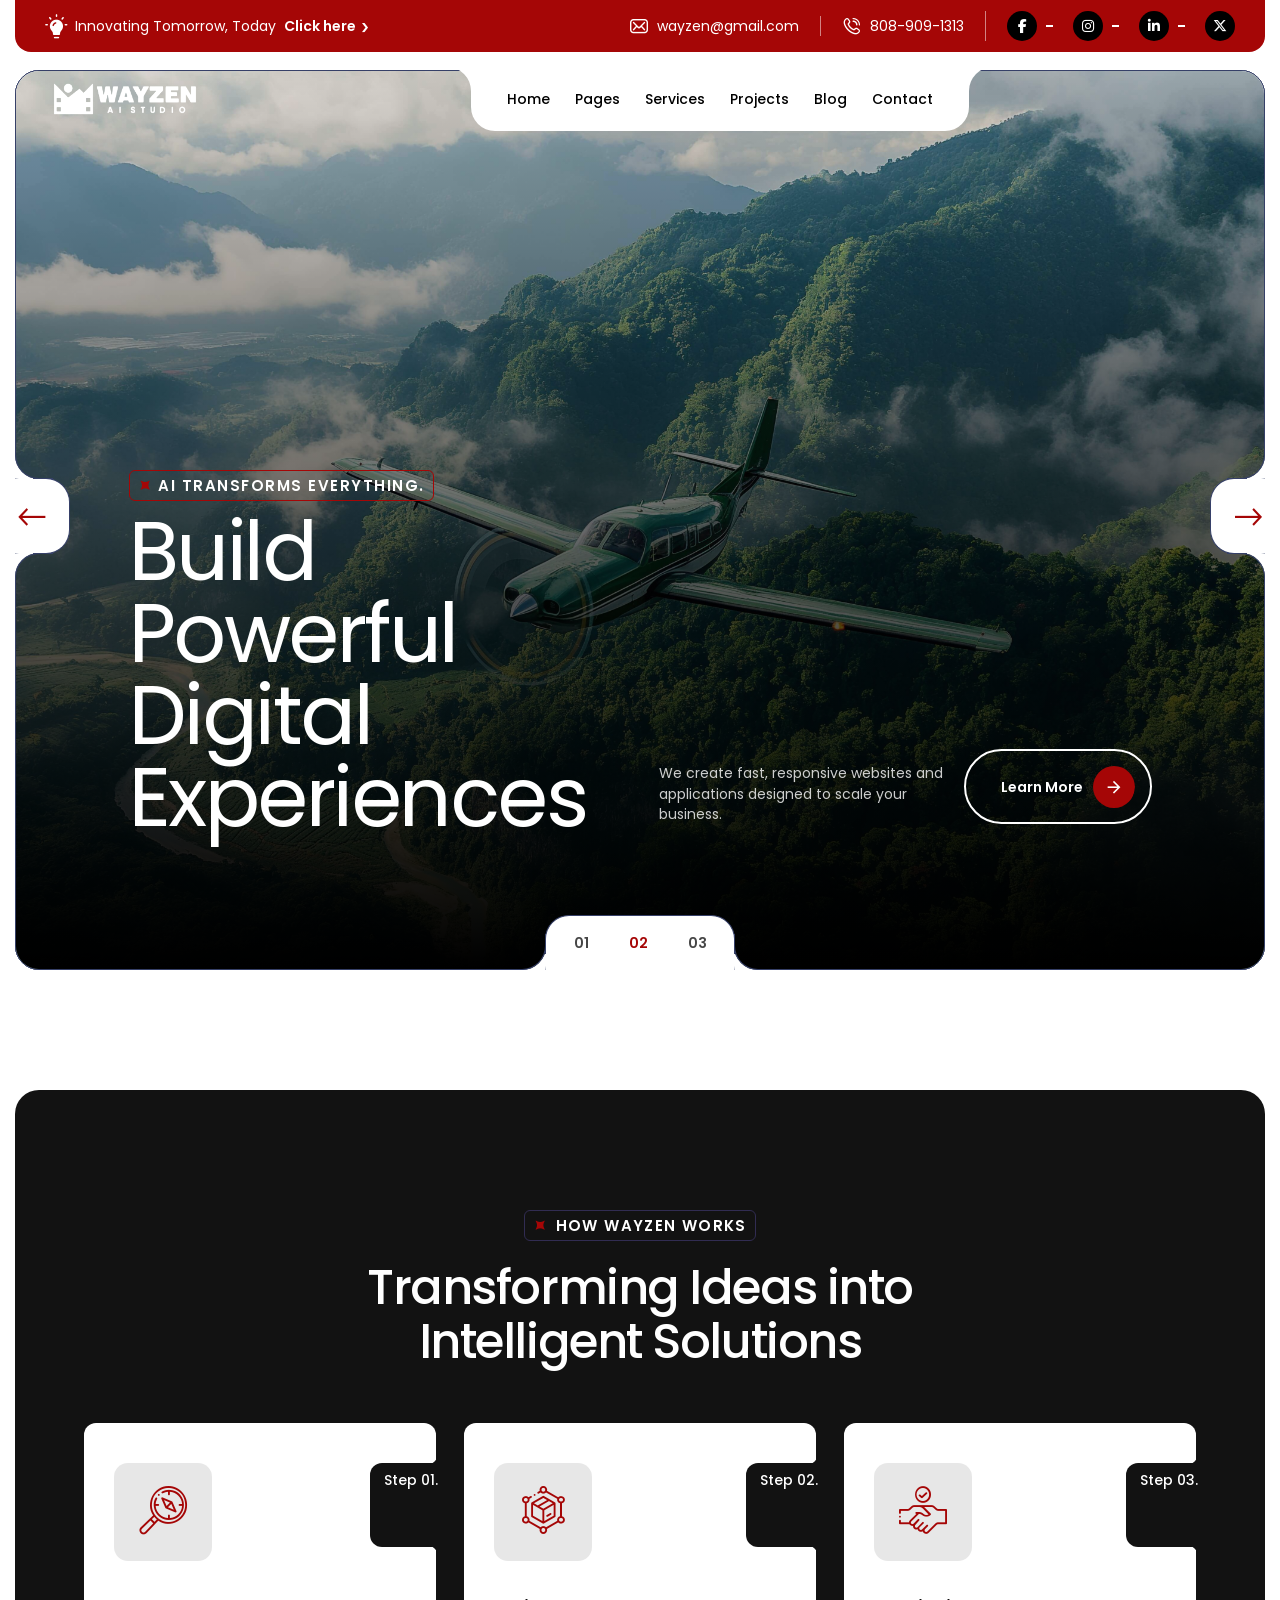
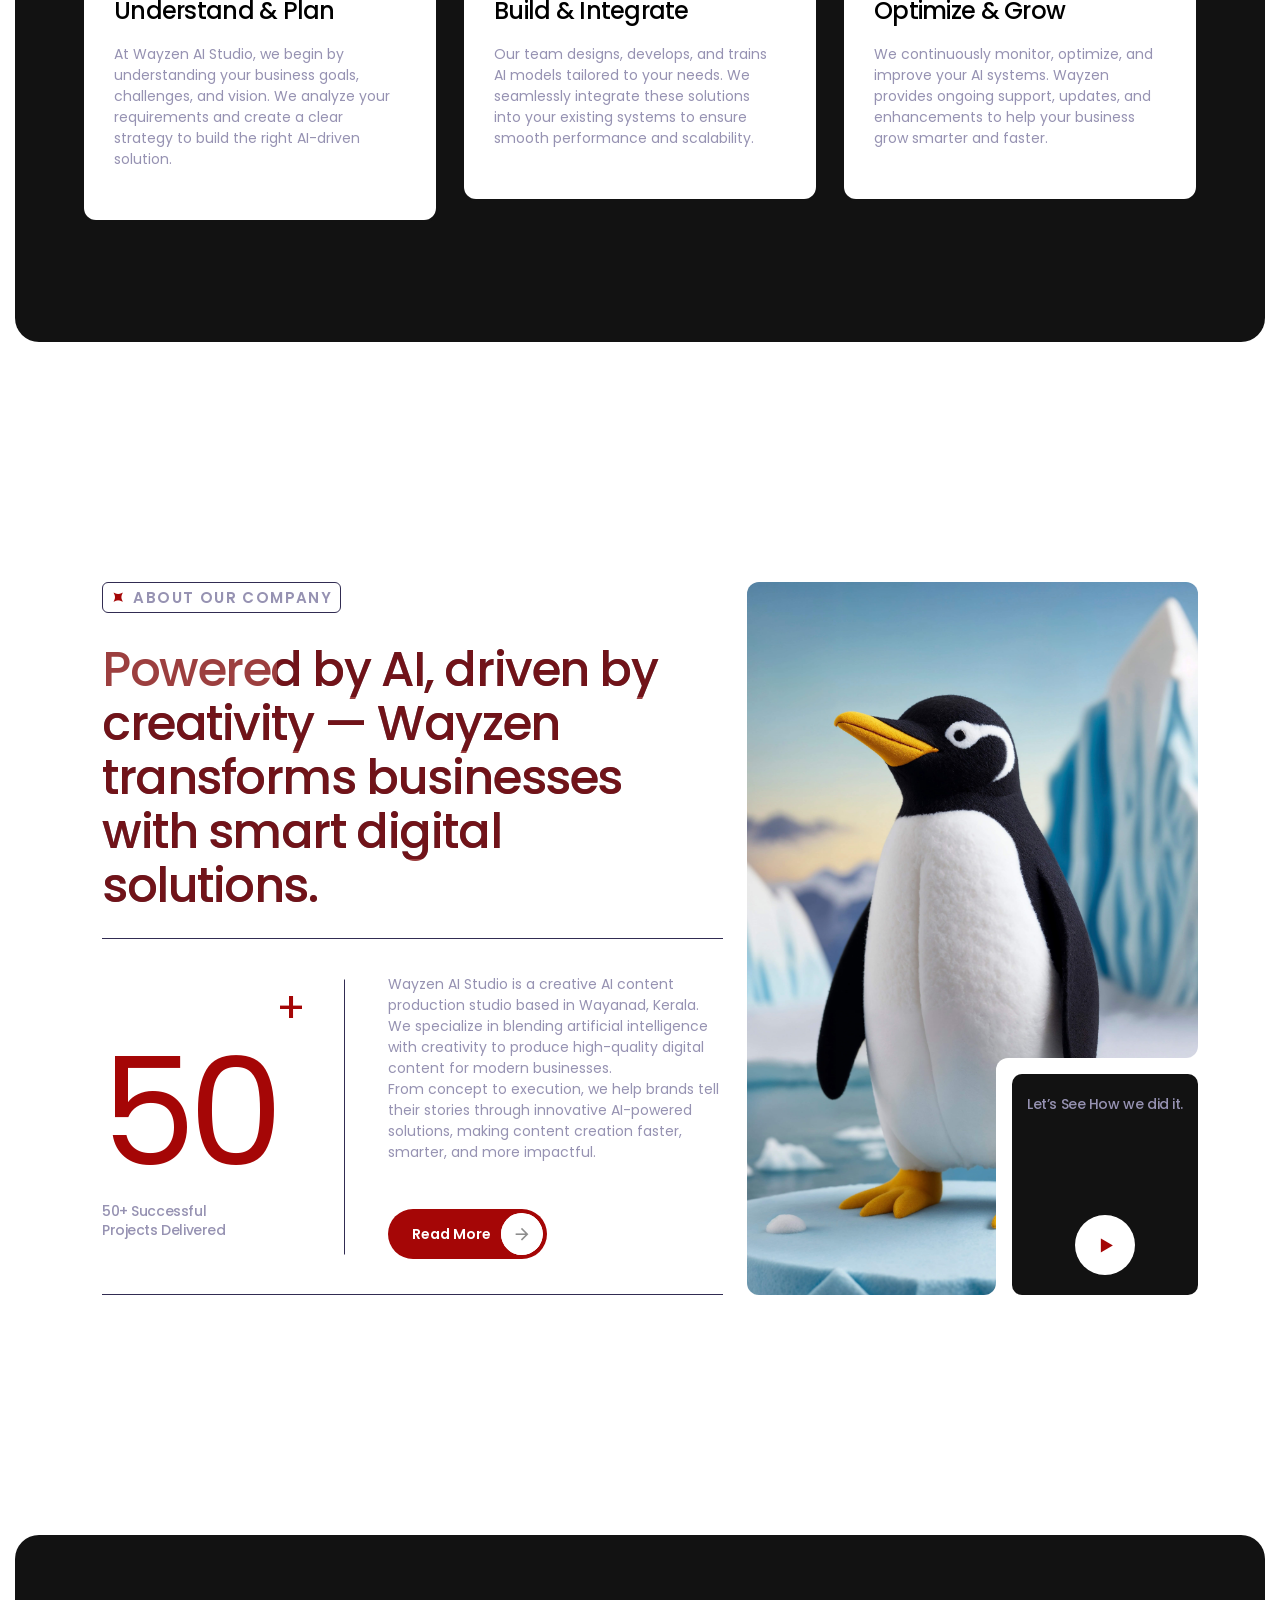
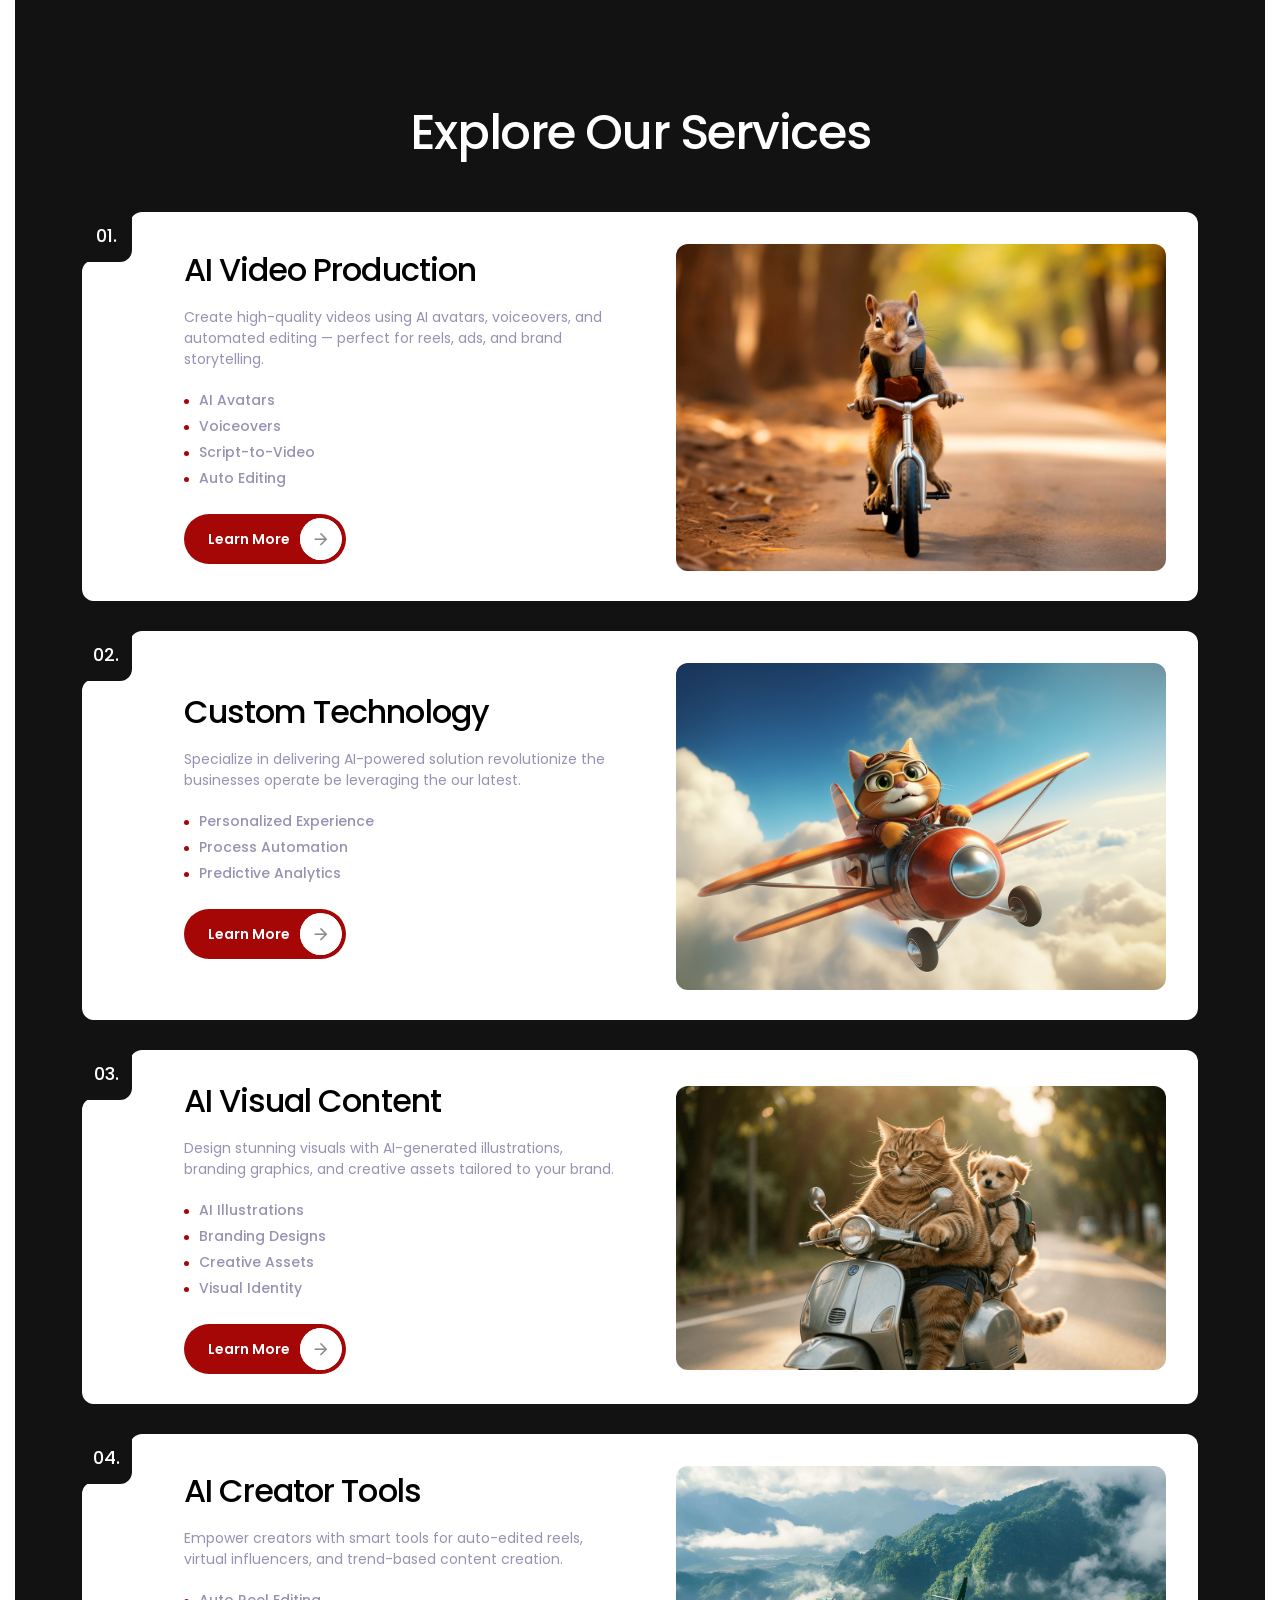
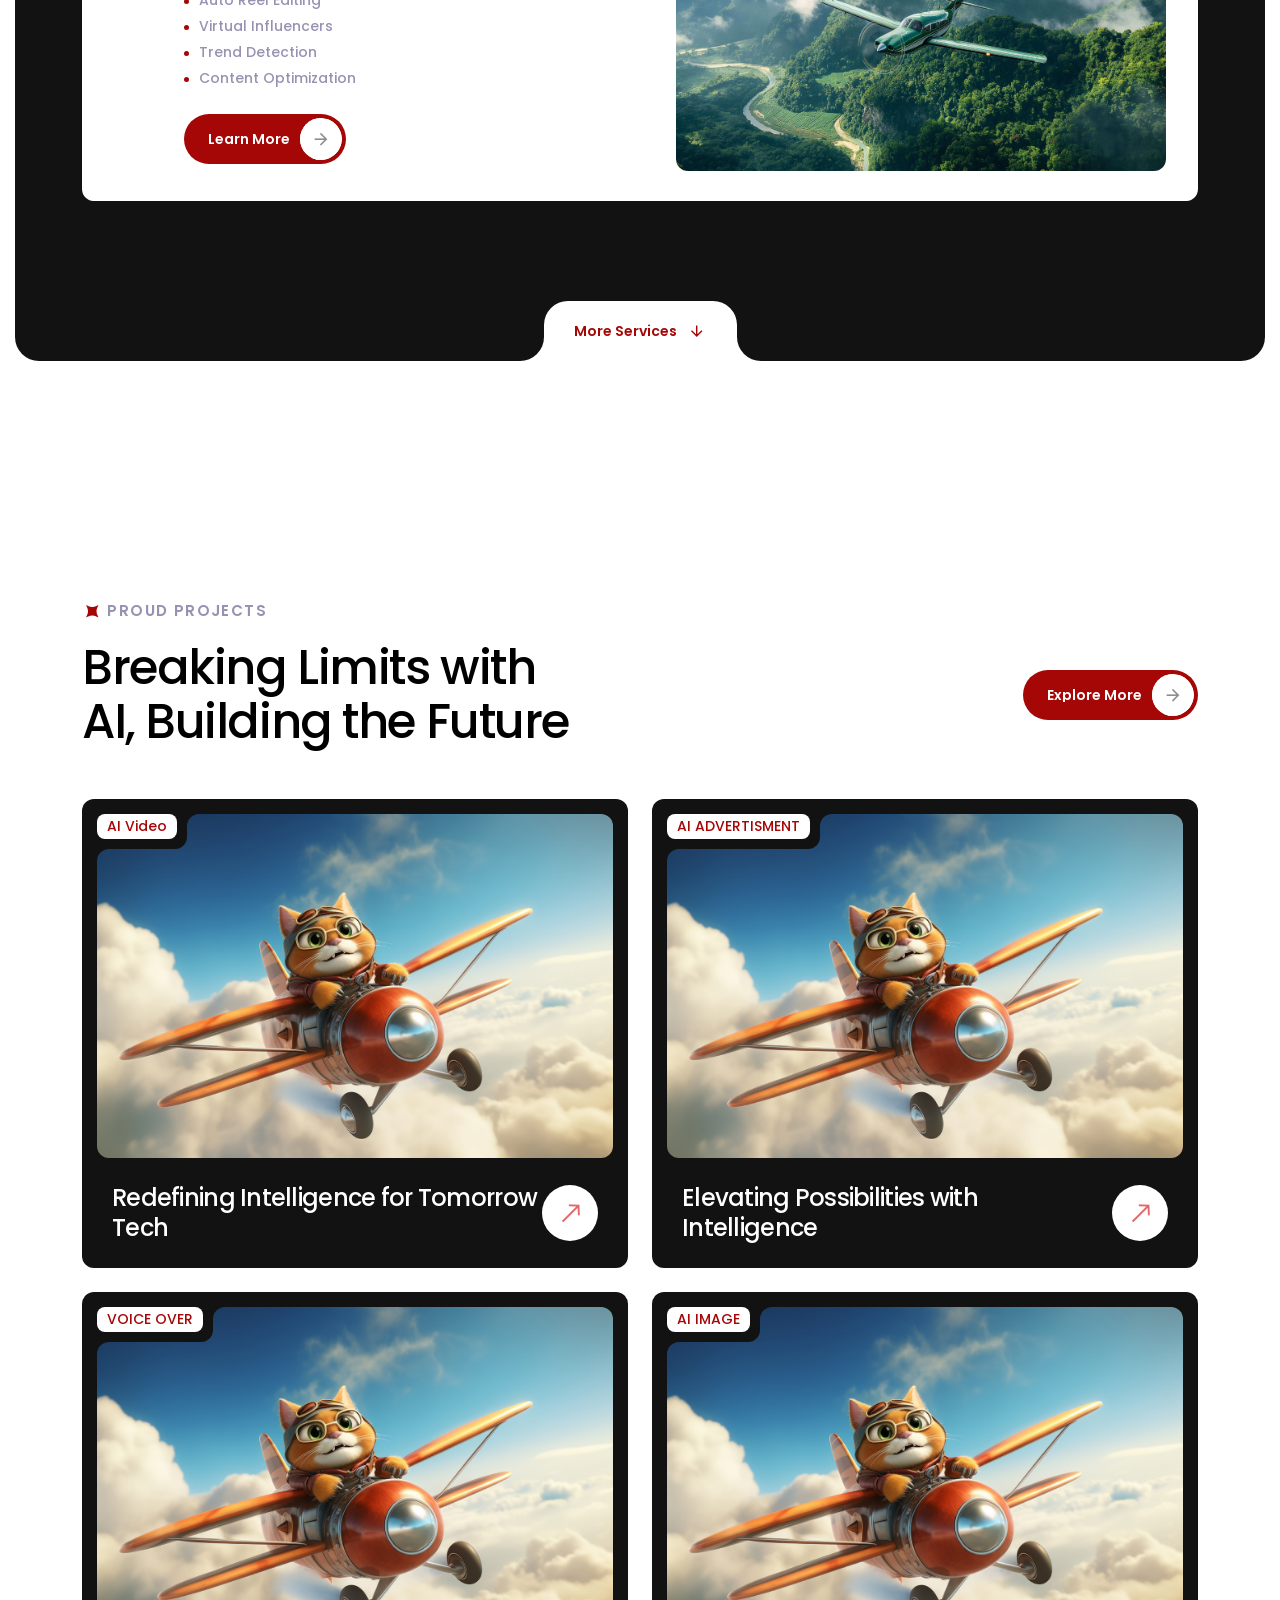
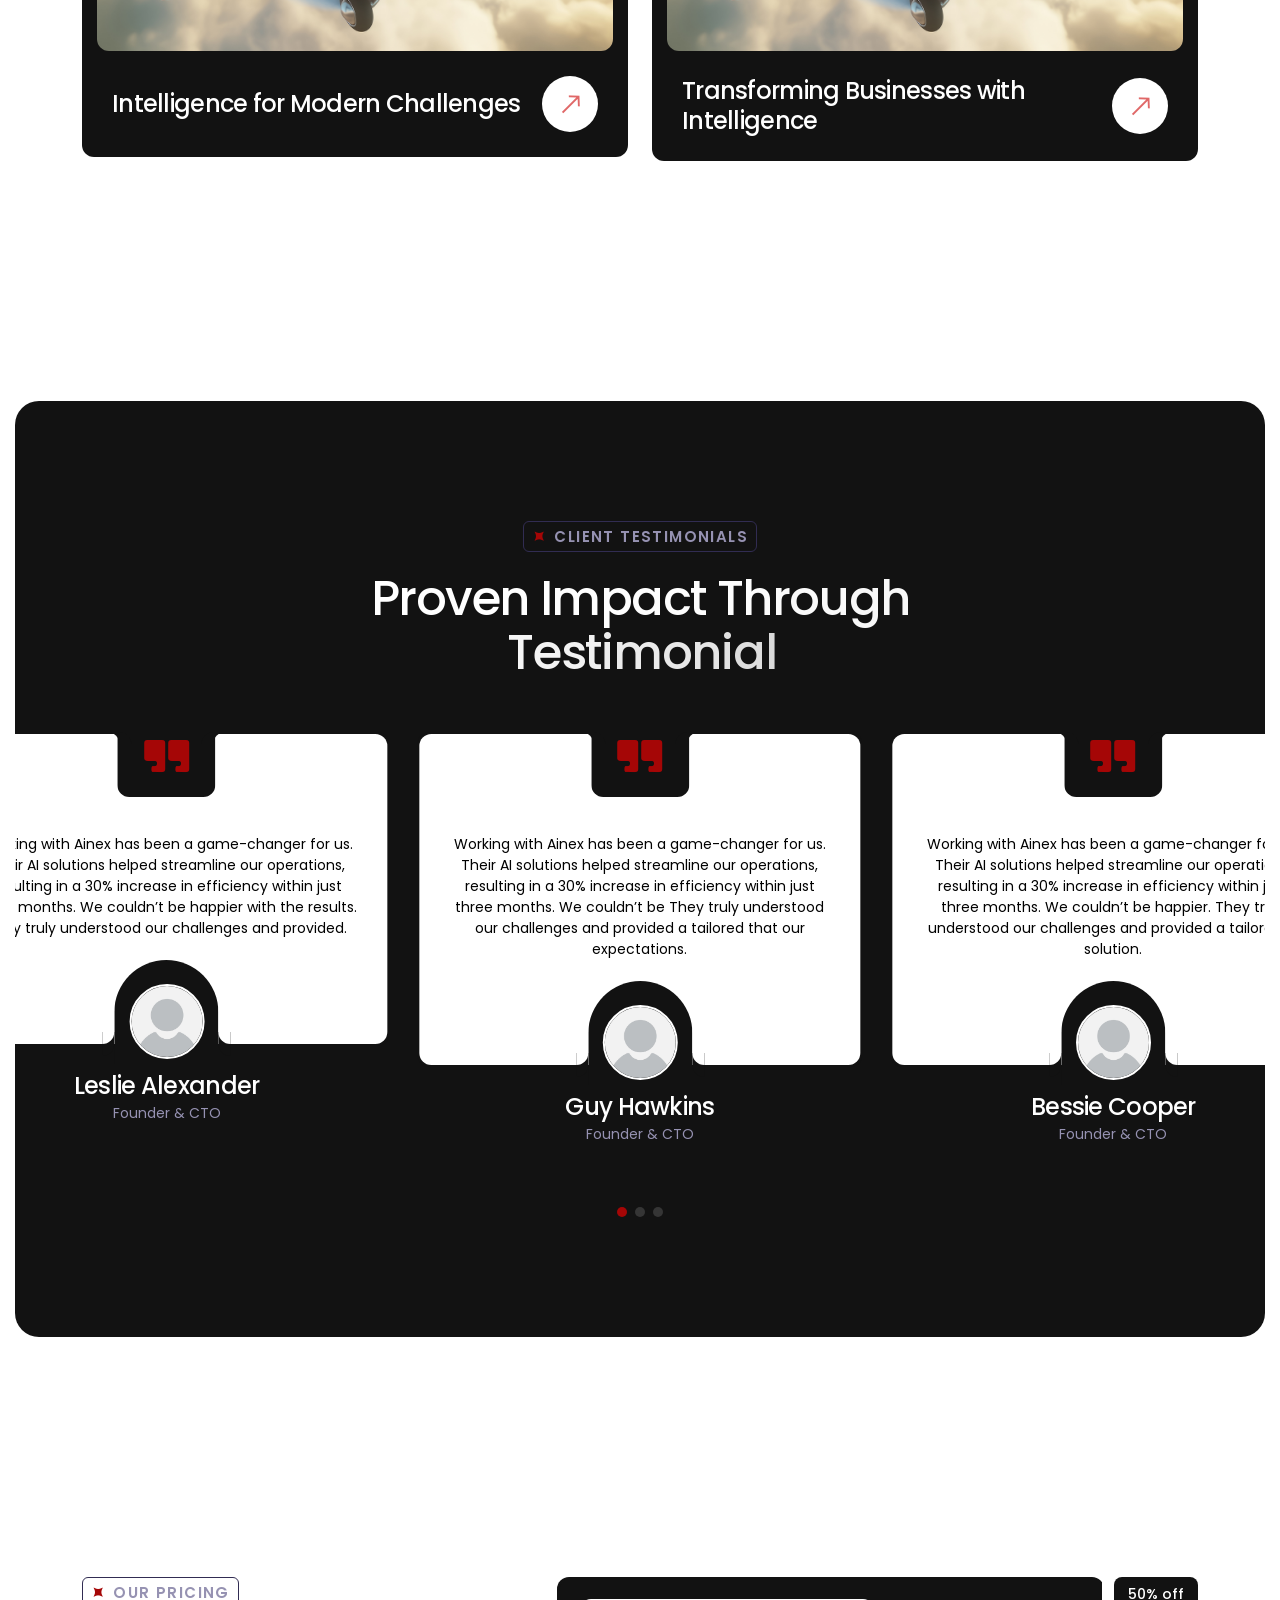
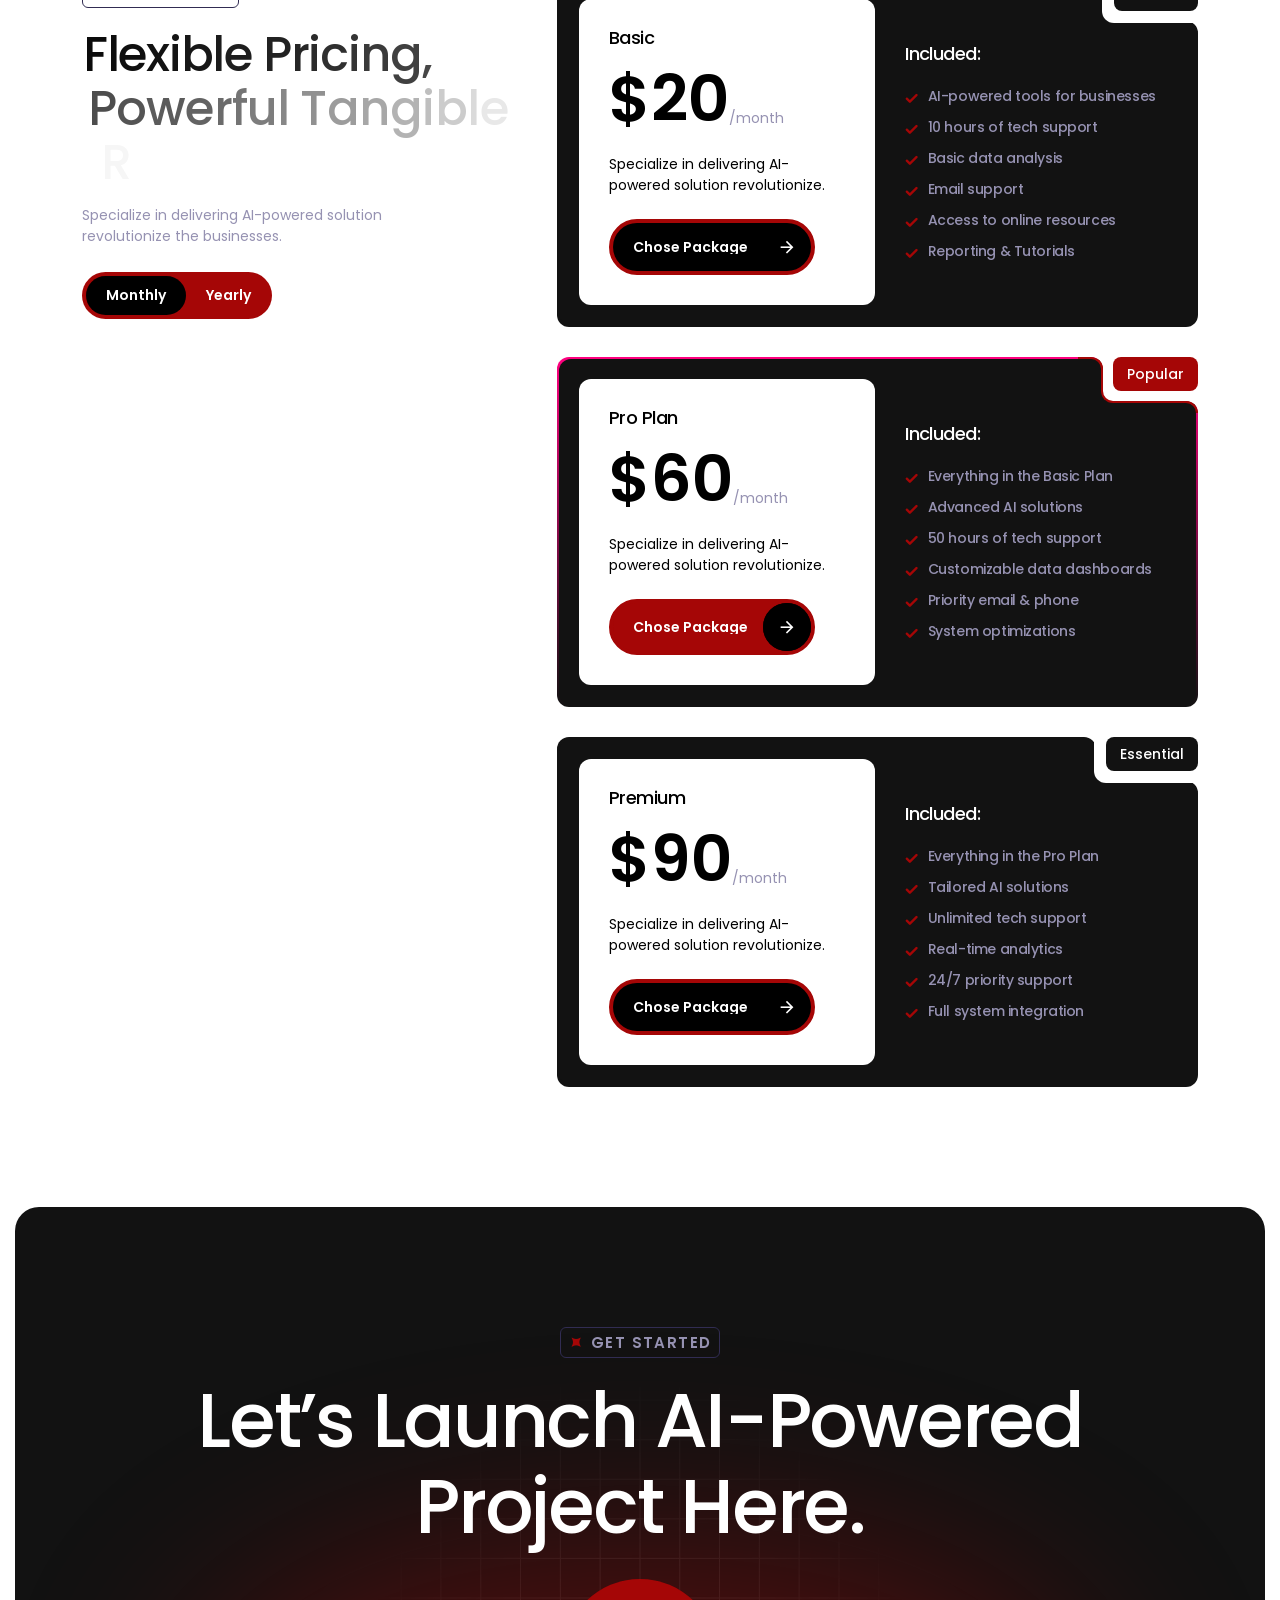
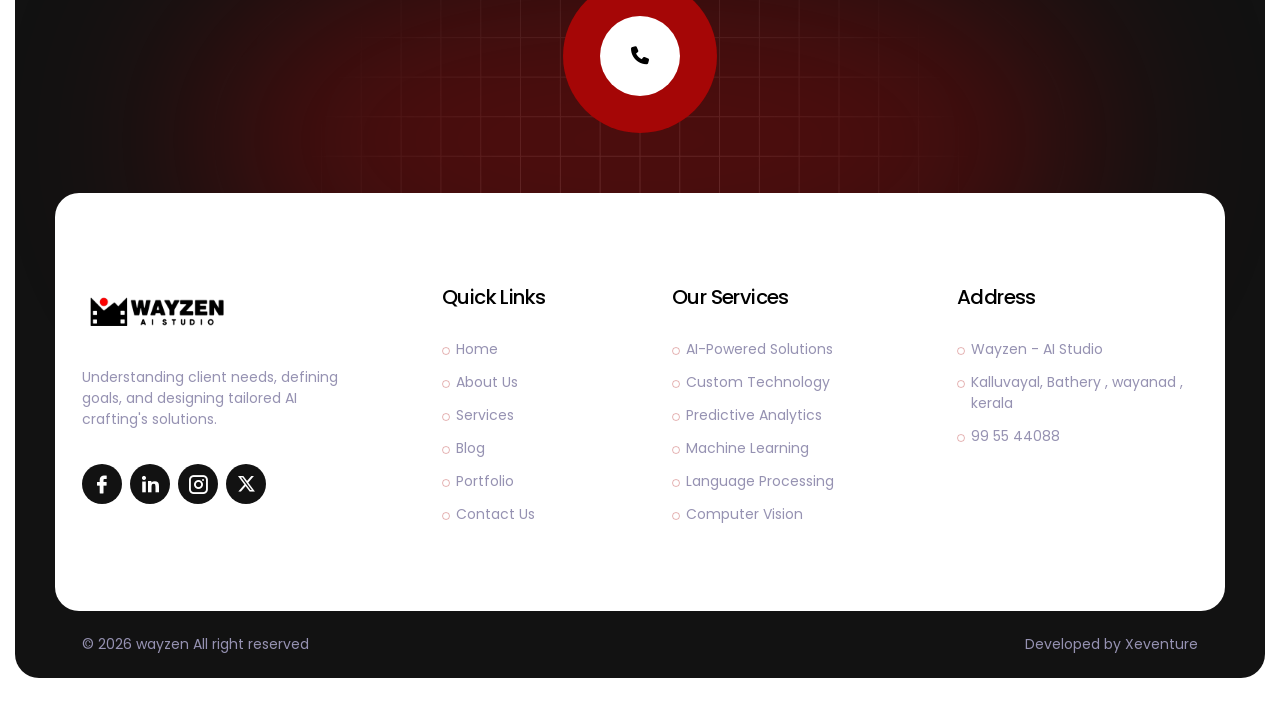
==== index.html @ 3f939047 "first commit" ====
<!doctype html>
<html class="no-js" lang="en">
  <head>
    <meta charset="utf-8" />
    <meta http-equiv="x-ua-compatible" content="ie=edge" />
    <meta name="viewport" content="width=device-width, initial-scale=1" />
    <meta name="description" content="" />

    <!-- Site Title -->
    <title>Wayzen - AI Production Studio</title>

    <link rel="shortcut icon" type="image/x-icon" href="images/logo/fav.png" />
    <link
      rel="stylesheet"
      href="https://cdnjs.cloudflare.com/ajax/libs/font-awesome/6.5.0/css/all.min.css"
    />
    <!-- CSS here -->
    <link rel="stylesheet" href="css/bootstrap.min.css" />
    <link rel="stylesheet" href="css/animate.min.css" />
    <link rel="stylesheet" href="css/ainex-icons.css" />
    <link rel="stylesheet" href="css/swiper.min.css" />
    <link rel="stylesheet" href="css/meanmenu.css" />
    <link rel="stylesheet" href="css/main.css" />
  </head>

  <body>
    <div class="body-overlay"></div>

 

    <!-- back to top start -->
    <div class="back-to-top-wrapper">
      <button id="back_to_top" type="button" class="back-to-top-btn">
        <span><i class="tji-rocket"></i></span>
      </button>
    </div>
    <!-- back to top end -->

    <div class="search-popup-overlay"></div>
    <!-- end: Search Popup -->

    <!-- start: Hamburger Menu -->
    <div class="hamburger-area d-lg-none" >
      <div
        class="hamburger_bg"
        data-bg-image="assets/images/funfact/bg-funfact.webp"
      ></div>
      <div class="hamburger_wrapper">
        <div class="hamburger_inner">
          <div
            class="hamburger_top d-flex align-items-center justify-content-between"
          >
            <div class="hamburger_logo">
              <a href="index.html" class="mobile_logo">
                <img src="images/logo/w-01.png" alt="Logo" />
              </a>
            </div>
            <div class="hamburger_close">
              <button class="hamburger_close_btn text-black">
                <svg
                  width="18"
                  height="18"
                  viewBox="0 0 18 18"
                  fill="none"
                  xmlns="http://www.w3.org/2000/svg"
                >
                  <path
                    d="M17 1L1 17"
                    stroke="currentColor"
                    stroke-width="1.5"
                    stroke-linecap="round"
                    stroke-linejoin="round"
                  ></path>
                  <path
                    d="M1 1L17 17"
                    stroke="currentColor"
                    stroke-width="1.5"
                    stroke-linecap="round"
                    stroke-linejoin="round"
                  ></path>
                </svg>
              </button>
            </div>
          </div>
          <div class="hamburger_menu">
            <div class="mobile_menu"></div>
          </div>
          <div class="hamburger-infos">
            <h5 class="hamburger-title text-black">Contact Info</h5>
            <div class="contact-info">
              <div class="contact-item">
                <span class="subtitle text-black">Phone</span>
                <a class="contact-link text-black" href="tel:8089091313">808-909-1313</a>
              </div>
              <div class="contact-item">
                <span class="subtitle text-black">Email</span>
                <a class="contact-link text-black" href="mailto:info@Ainex.com"
                  >info@ainex.com</a
                >
              </div>
              <div class="contact-item">
                <span class="subtitle text-black">Location</span>
                <span class="contact-link text-black"
                  >993 Renner Burg, West Rond, MT 94251-030</span
                >
              </div>
            </div>
          </div>
        </div>
        <div class="hamburger-socials">
          <h5 class="hamburger-title text-black">Follow Us</h5>
          <div class="social-links style-2">
            <ul>
              <li>
                <a href="https://www.facebook.com/" target="_blank"
                  ><i class="tji-facebook"></i
                ></a>
              </li>
              <li>
                <a href="https://www.linkedin.com/" target="_blank"
                  ><i class="tji-linkedin"></i
                ></a>
              </li>
              <li>
                <a href="https://www.instagram.com/" target="_blank"
                  ><i class="tji-instagram"></i
                ></a>
              </li>
              <li>
                <a href="https://x.com/" target="_blank"
                  ><i class="tji-x-twitter"></i
                ></a>
              </li>
            </ul>
          </div>
        </div>
      </div>
    </div>
    <!-- end: Hamburger Menu -->

    <!-- start: Header Area -->
    <header class="header-area header-3 header-absolute ">
      <div class="header-top style-2">
        <div class="container-fluid">
          <div class="row">
            <div class="col-12">
              <div class="header-top-content">
                <p class="topbar-text">
                  <i class="tji-idea"></i>Innovating Tomorrow, Today
                  <a href="contact.html">Click here</a>
                </p>
                <div class="header-info">
                  <div class="info-item">
                    <span><i class="tji-envelop-2"></i></span>
                    <a href="mailto:wayzen@gmail.com">wayzen@gmail.com</a>
                  </div>
                  <div class="info-item">
                    <span><i class="tji-phone-2"></i></span>
                    <a href="tel:8089091313">808-909-1313</a>
                  </div>
                  <div class="info-item">
                    <div class="social-links">
                      <ul class="social-icons">
                        <li>
                          <a href="https://www.facebook.com/" target="_blank">
                            <i class="fab fa-facebook-f"></i>
                          </a>
                        </li>
                        <li>
                          <a href="https://www.instagram.com/" target="_blank">
                            <i class="fab fa-instagram"></i>
                          </a>
                        </li>
                        <li>
                          <a href="https://www.linkedin.com/" target="_blank">
                            <i class="fab fa-linkedin-in"></i>
                          </a>
                        </li>
                        <li>
                          <a href="https://x.com/" target="_blank">
                            <i class="fab fa-x-twitter"></i>
                          </a>
                        </li>
                      </ul>
                    </div>
                  </div>
                </div>
              </div>
            </div>
          </div>
        </div>
      </div>
      <div class="header-bottom ">
        <div class="container-fluid">
          <div class="row">
            <div class="col-12">
              <div class="header-wrapper">
                <!-- site logo -->
                <div class="site_logo">
                  <a class="logo" href="index.html"
                    ><img
                      src="images/logo/w-02-01.png"
                      width="180px"
                      alt="Logo"
                  /></a>
                </div>

                <!-- navigation -->
                <div
                  class="menu-area d-none d-lg-inline-flex align-items-center"
                >
                  <nav id="mobile-menu" class="mainmenu">
                    <ul>
                      <li class="current-menu-ancestor ">
                        <a href="index.html" class="text-black">Home</a>
                      </li>
                      <li class=""><a href="about.html" class="text-black">Pages</a></li>
                      <li class=""><a href="service.html" class="text-black">Services</a></li>
                      <li class=""><a href="project.html" class="text-black">Projects</a></li>
                      <li class=""><a href="blog.html" class="text-black">Blog</a></li>
                      <li><a href="contact.html" class="text-black">Contact</a></li>
                    </ul>
                  </nav>
                </div>

                <!-- header right info -->
                <div class="header-right-item d-lg-inline-flex d-none">
                  <!-- <div class="header-search">
                  <button class="search">
                    <i class="tji-search"></i> Search
                  </button>
                </div> -->
                  <!-- <div class="menu_bar menu_offcanvas d-lg-inline-flex d-none">
                    <span></span>
                    <span></span>
                  </div> -->
                </div>

                <!-- menu bar -->
                <div class="menu_bar mobile_menu_bar d-lg-none">
                  <span></span>
                  <span></span>
                  <span></span>
                </div>
              </div>
            </div>
          </div>
        </div>
      </div>
    </header>
    <!-- end: Header Area -->

    <!-- start: Header Area -->

    <!-- end: Header Area -->

    <main id="primary" class="site-main">
      <!-- start: Banner Slider -->
      <section class="tj-slider-section">
        <div class="swiper hero-slider">
          <div class="swiper-wrapper">
            <div class="swiper-slide tj-slider-item">
              <div
                class="slider-bg-image"
                style="
                  background-image: url('images/banner/bg-1.jpg');
                "
              ></div>
              <div class="slider-wrapper">
                <div class="slider-content">
                  <div class="slider-title-area">
                    <span class="sub-title"
                      ><i class="tji-subtitle-2"></i>AI transforms
                      everything.</span
                    >
                    <h1 class="slider-title">
                      Transform Your Business with AI
                    </h1>
                  </div>
                  <div class="slider-desc">
                    Smart automation, intelligent systems, and data-driven
                    solutions tailored for your growth.
                  </div>
                  <div class="slider-btn">
                    <a class="tj-primary-btn" href="contact.html">
                      <div class="btn-inner">
                        <span class="btn-icon h-icon"
                          ><i class="tji-arrow-right"></i
                        ></span>
                        <span class="btn-text">Learn More</span>
                        <span class="btn-icon"
                          ><i class="tji-arrow-right" style="color: white"></i
                        ></span>
                      </div>
                    </a>
                  </div>
                </div>
              </div>
            </div>
            <div class="swiper-slide tj-slider-item">
              <div
                class="slider-bg-image"
                style="
                  background-image: url('images/banner/bg-2.jpg'); background-size: cover; 
                "
              ></div>
              <div class="slider-wrapper">
                <div class="slider-content">
                  <div class="slider-title-area">
                    <span class="sub-title"
                      ><i class="tji-subtitle-2"></i>AI transforms
                      everything.</span
                    >
                    <h1 class="slider-title">
                      Build Powerful Digital Experiences
                    </h1>
                  </div>
                  <div class="slider-desc">
                    We create fast, responsive websites and applications
                    designed to scale your business.
                  </div>
                  <div class="slider-btn">
                    <a class="tj-primary-btn" href="contact.html">
                      <div class="btn-inner">
                        <span class="btn-icon h-icon"
                          ><i class="tji-arrow-right"></i
                        ></span>
                        <span class="btn-text">Learn More</span>
                        <span class="btn-icon"
                          ><i class="tji-arrow-right" style="color: white"></i
                        ></span>
                      </div>
                    </a>
                  </div>
                </div>
              </div>
            </div>
            <div class="swiper-slide tj-slider-item">
              <div
                class="slider-bg-image"
                style="
                  background-image: url('images/banner/bg-3.jpg');
                "
              ></div>
              <div class="slider-wrapper">
                <div class="slider-content">
                  <div class="slider-title-area">
                    <span class="sub-title"
                      ><i class="tji-subtitle-2"></i>AI transforms
                      everything.</span
                    >
                    <h1 class="slider-title">Innovate Automate Grow</h1>
                  </div>
                  <div class="slider-desc">
                    Unlock new opportunities with cutting-edge AI solutions and
                    digital transformation.
                  </div>
                  <div class="slider-btn">
                    <a class="tj-primary-btn" href="contact.html">
                      <div class="btn-inner">
                        <span class="btn-icon h-icon"
                          ><i class="tji-arrow-right"></i
                        ></span>
                        <span class="btn-text">Learn More</span>
                        <span class="btn-icon"
                          ><i class="tji-arrow-right" style="color: white"></i
                        ></span>
                      </div>
                    </a>
                  </div>
                </div>
              </div>
            </div>
          </div>
          <div class="hero-navigation">
            <div class="slider-prev">
              <span class="anim-icon">
                <i class="tji-arrow-left-long"></i>
                <i class="tji-arrow-left-long"></i>
              </span>
            </div>
            <div class="slider-next">
              <span class="anim-icon">
                <i class="tji-arrow-right-long"></i>
                <i class="tji-arrow-right-long"></i>
              </span>
            </div>
          </div>
          <div class="swiper-pagination hero-pagination"></div>
        </div>
      </section>
      <!-- end: Banner Slider -->

      <!-- start: Working process Section -->
      <div class="tj-working-process-2 section-gap section-gap-x">
        <div class="container">
          <div class="row">
            <div class="col-12">
              <div class="sec-heading sec-heading-centered style-3">
                <span
                  class="sub-title wow fadeInUp text-white"
                  data-wow-delay="0.3s "
                >
                  <i class="tji-subtitle-2"></i>How Wayzen Works
                </span>
                <h2 class="sec-title text-anim">
                  Transforming Ideas into Intelligent Solutions
                </h2>
              </div>
            </div>
          </div>

          <div class="row row-gap-4">
            <!-- Step 1 -->
            <div class="col-lg-4">
              <div
                class="process-item-wrap style-2 wow fadeInUp"
                data-wow-delay=".3s"
              >
                <div class="process-item">
                  <div class="process-icon">
                    <span><i class="tji-discovery"></i></span>
                  </div>
                  <div class="process-content">
                    <h4 class="title">Understand & Plan</h4>
                    <p class="desc">
                      At Wayzen AI Studio, we begin by understanding your
                      business goals, challenges, and vision. We analyze your
                      requirements and create a clear strategy to build the
                      right AI-driven solution.
                    </p>
                  </div>
                  <div class="process-step">
                    <span>Step 01.</span>
                  </div>
                </div>
              </div>
            </div>

            <!-- Step 2 -->
            <div class="col-lg-4">
              <div
                class="process-item-wrap style-2 wow fadeInUp"
                data-wow-delay=".4s"
              >
                <div class="process-item">
                  <div class="process-icon">
                    <span><i class="tji-development"></i></span>
                  </div>
                  <div class="process-content">
                    <h4 class="title">Build & Integrate</h4>
                    <p class="desc">
                      Our team designs, develops, and trains AI models tailored
                      to your needs. We seamlessly integrate these solutions
                      into your existing systems to ensure smooth performance
                      and scalability.
                    </p>
                  </div>
                  <div class="process-step">
                    <span>Step 02.</span>
                  </div>
                </div>
              </div>
            </div>

            <!-- Step 3 -->
            <div class="col-lg-4">
              <div
                class="process-item-wrap style-2 wow fadeInUp"
                data-wow-delay=".5s"
              >
                <div class="process-item">
                  <div class="process-icon">
                    <span><i class="tji-support"></i></span>
                  </div>
                  <div class="process-content">
                    <h4 class="title">Optimize & Grow</h4>
                    <p class="desc">
                      We continuously monitor, optimize, and improve your AI
                      systems. Wayzen provides ongoing support, updates, and
                      enhancements to help your business grow smarter and
                      faster.
                    </p>
                  </div>
                  <div class="process-step">
                    <span>Step 03.</span>
                  </div>
                </div>
              </div>
            </div>
          </div>
        </div>
      </div>
      <!-- end: Working process Section -->

      <!-- start: About Section -->
      <section class="tj-about-section-3 section-gap">
        <div class="container">
          <div class="row">
            <div class="col-lg-7">
              <div class="about-content-area style-3">
                <div class="sec-heading style-3">
                  <span class="sub-title wow fadeInUp" data-wow-delay=".3s"
                    ><i class="tji-subtitle-2"></i>About our Company</span
                  >
                  <h2 class="sec-title title-highlight">
                    Powered by AI, driven by creativity — Wayzen transforms
                    businesses with smart digital solutions.
                  </h2>
                </div>
                <div class="about-bottom-area-3">
                  <div class="experience-wrap">
                    <div class="experience-year">
                      <span class="counter" style="font-size: 150px">50</span
                      ><sup>+</sup>
                    </div>
                    <h6 class="experience-text">
                      50+ Successful Projects Delivered
                    </h6>
                  </div>
                  <div class="about-content">
                    <p class="desc">
                      Wayzen AI Studio is a creative AI content production
                      studio based in Wayanad, Kerala. We specialize in blending
                      artificial intelligence with creativity to produce
                      high-quality digital content for modern businesses.
                      <br />
                      From concept to execution, we help brands tell their
                      stories through innovative AI-powered solutions, making
                      content creation faster, smarter, and more impactful.
                    </p>
                    <!-- <ul class="list-style-1">
                      <li>Artificial Intelligence</li>
                      <li>Identity Management</li>
                      <li>Local Insights</li>
                      <li>Business Analytics</li>
                    </ul> -->
                    <a class="tj-primary-btn" href="about.html">
                      <div class="btn-inner">
                        <span class="btn-icon h-icon"
                          ><i class="tji-arrow-right"></i
                        ></span>
                        <span class="btn-text">Read More</span>
                        <span class="btn-icon"
                          ><i class="tji-arrow-right"></i
                        ></span>
                      </div>
                    </a>
                  </div>
                </div>
              </div>
            </div>
            <div class="col-lg-5">
              <div class="about-img-area-2">
                <div
                  class="about-img wow fadeInLeft"
                  data-wow-delay=".3s"
                  data-wow-duration="0.8s"
                >
                  <img src="images/close-up-felt-animal.jpg" alt="Image" />
                </div>
                <div class="video-wrap">
                  <a
                    class="video-btn video-popup"
                    data-autoplay="true"
                    data-vbtype="video"
                    data-maxwidth="1200px"
                    href="https://www.youtube.com/watch?v=MLpWrANjFbI&ab_channel=eidelchteinadvogados"
                  >
                    <span class="video-text">Let’s See How we did it.</span>
                    <span class="video-icon"><i class="tji-play"></i></span>
                  </a>
                </div>
              </div>
            </div>
          </div>
        </div>
      </section>
      <!-- end: About Section -->

      <!-- start: Service Section -->
      <section class="tj-service-section section-gap section-gap-x">
        <div class="container">
          <div class="row">
            <div class="col-12">
              <div class="sec-heading sec-heading-centered style-3">
                <span class="sub-title wow fadeInUp" data-wow-delay="0.3s"
                  ><i class="tji-subtitle-2"></i>Our Best Services</span
                >
                <h2 class="sec-title text-anim">Explore Our Services</h2>
              </div>
            </div>
          </div>
          <div class="row">
            <div class="col-12">
              <div
                class="service-wrapper mb-40 wow fadeInUp"
                data-wow-delay=".4s"
              >
                <div class="service-item style-3 service-stack">
                  <div class="service-inner">
                    <div class="service-content">
                      <h3 class="title">
                        <a href="service.html">AI Video Production</a>
                      </h3>
                      <p class="desc">
                        Create high-quality videos using AI avatars, voiceovers,
                        and automated editing — perfect for reels, ads, and
                        brand storytelling.
                      </p>
                      <ul class="list-style-2">
                        <li>AI Avatars</li>
                        <li>Voiceovers</li>
                        <li>Script-to-Video</li>
                        <li>Auto Editing</li>
                      </ul>
                      <a class="tj-primary-btn" href="service.html">
                        <div class="btn-inner">
                          <span class="btn-icon h-icon"
                            ><i class="tji-arrow-right"></i
                          ></span>
                          <span class="btn-text">Learn More</span>
                          <span class="btn-icon"
                            ><i class="tji-arrow-right"></i
                          ></span>
                        </div>
                      </a>
                    </div>
                    <div class="service-img">
                      <img src="images/banner/close-up-squirrel-bike.jpg" alt="Image" />
                    </div>
                  </div>
                  <span class="item-count">01.</span>
                </div>
                <div class="service-item style-3 service-stack">
                  <div class="service-inner">
                    <div class="service-content">
                      <h3 class="title">
                        <a href="service.html">Custom Technology</a>
                      </h3>
                      <p class="desc">
                        Specialize in delivering AI-powered solution
                        revolutionize the businesses operate be leveraging the
                        our latest.
                      </p>
                      <ul class="list-style-2">
                        <li>Personalized Experience</li>
                        <li>Process Automation</li>
                        <li>Predictive Analytics</li>
                      </ul>
                      <a class="tj-primary-btn" href="service.html">
                        <div class="btn-inner">
                          <span class="btn-icon h-icon"
                            ><i class="tji-arrow-right"></i
                          ></span>
                          <span class="btn-text">Learn More</span>
                          <span class="btn-icon"
                            ><i class="tji-arrow-right"></i
                          ></span>
                        </div>
                      </a>
                    </div>
                    <div class="service-img">
                      <img src="images/banner/cute-cat-with-plane.jpg" alt="Image" />
                    </div>
                  </div>
                  <span class="item-count">02.</span>
                </div>
                <div class="service-item style-3 service-stack">
                  <div class="service-inner">
                    <div class="service-content">
                      <h3 class="title">
                        <a href="service.html">AI Visual Content</a>
                      </h3>
                      <p class="desc">
                        Design stunning visuals with AI-generated illustrations,
                        branding graphics, and creative assets tailored to your
                        brand.
                      </p>
                      <ul class="list-style-2">
                        <li>AI Illustrations</li>
                        <li>Branding Designs</li>
                        <li>Creative Assets</li>
                        <li>Visual Identity</li>
                      </ul>
                      <a class="tj-primary-btn" href="service.html">
                        <div class="btn-inner">
                          <span class="btn-icon h-icon"
                            ><i class="tji-arrow-right"></i
                          ></span>
                          <span class="btn-text">Learn More</span>
                          <span class="btn-icon"
                            ><i class="tji-arrow-right"></i
                          ></span>
                        </div>
                      </a>
                    </div>
                    <div class="service-img">
                      <img src="images/banner/cat.png" alt="Image" />
                    </div>
                  </div>
                  <span class="item-count">03.</span>
                </div>
                <div class="service-item style-3">
                  <div class="service-inner">
                    <div class="service-content">
                      <h3 class="title">
                        <a href="service.html"> AI Creator Tools</a>
                      </h3>
                      <p class="desc">
                        Empower creators with smart tools for auto-edited reels,
                        virtual influencers, and trend-based content creation.
                      </p>
                      <ul class="list-style-2">
                        <li>Auto Reel Editing</li>
                        <li>Virtual Influencers</li>
                        <li>Trend Detection</li>
                        <li>Content Optimization</li>
                      </ul>
                      <a class="tj-primary-btn" href="service.html">
                        <div class="btn-inner">
                          <span class="btn-icon h-icon"
                            ><i class="tji-arrow-right"></i
                          ></span>
                          <span class="btn-text">Learn More</span>
                          <span class="btn-icon"
                            ><i class="tji-arrow-right"></i
                          ></span>
                        </div>
                      </a>
                    </div>
                    <div class="service-img">
                      <img src="images/banner/bg-2.jpg" alt="Image" />
                    </div>
                  </div>
                  <span class="item-count">04.</span>
                </div>
              </div>
            </div>
          </div>
        </div>
        <div class="service-bottom-btn">
          <a class="text-btn" href="service.html">
            <span class="btn-text"><span>More Services</span></span>
            <span class="btn-icon"
              ><span><i class="tji-arrow-down"></i></span
            ></span>
          </a>
        </div>
      </section>
      <!-- end: Service Section -->

      <!-- start: Project Section -->
      <section class="tj-project-section-3 section-gap">
        <div class="container">
          <div class="row">
            <div class="col-12">
              <div class="sec-heading-wrap">
                <span class="sub-title wow fadeInUp" data-wow-delay=".3s"
                  ><i class="tji-subtitle-2"></i>Proud Projects</span
                >
                <div class="heading-wrap-content">
                  <div class="sec-heading style-3">
                    <h2 class="sec-title text-black">
                     Breaking Limits with AI, Building the Future
                    </h2>
                  </div>
                  <div
                    class="project-button d-none d-lg-inline-flex wow fadeInUp"
                    data-wow-delay=".5s"
                  >
                    <a class="tj-primary-btn" href="project.html">
                      <div class="btn-inner">
                        <span class="btn-icon h-icon"
                          ><i class="tji-arrow-right"></i
                        ></span>
                        <span class="btn-text">Explore More</span>
                        <span class="btn-icon"
                          ><i class="tji-arrow-right"></i
                        ></span>
                      </div>
                    </a>
                  </div>
                </div>
              </div>
            </div>
          </div>
          <div class="row row-gap-4">
            <div class="col-lg-6">
              <div class="project-item wow fadeInUp" data-wow-delay=".1s">
                <div class="project-img">
                  <img src="images/banner/cute-cat-with-plane.jpg" alt="" />
                </div>
                <div class="project-content">
                  <h4 class="title">
                    <a href="project-details.html"
                      >Redefining Intelligence for Tomorrow Tech</a
                    >
                  </h4>
                  <a class="icon-btn" href="project-details.html">
                    <i class="tji-arrow-right-long"></i>
                  </a>
                </div>
                <span class="categories"
                  ><a href="project-details.html">AI Video</a></span
                >
              </div>
            </div>
            <div class="col-lg-6">
              <div class="project-item wow fadeInUp" data-wow-delay=".3s">
                <div class="project-img">
                  <img src="images/banner/cute-cat-with-plane.jpg" alt="" />
                </div>
                <div class="project-content">
                  <h4 class="title">
                    <a href="project-details.html"
                      >Elevating Possibilities with Intelligence</a
                    >
                  </h4>
                  <a class="icon-btn" href="project-details.html">
                    <i class="tji-arrow-right-long"></i>
                  </a>
                </div>
                <span class="categories"
                  ><a href="project-details.html">AI ADVERTISMENT</a></span
                >
              </div>
            </div>
            <div class="col-lg-6">
              <div class="project-item wow fadeInUp" data-wow-delay=".5s">
                <div class="project-img">
                  <img src="images/banner/cute-cat-with-plane.jpg" alt="" />
                </div>
                <div class="project-content">
                  <h4 class="title">
                    <a href="project-details.html"
                      >Intelligence for Modern Challenges</a
                    >
                  </h4>
                  <a class="icon-btn" href="project-details.html">
                    <i class="tji-arrow-right-long"></i>
                  </a>
                </div>
                <span class="categories"
                  ><a href="project-details.html">VOICE OVER</a></span
                >
              </div>
            </div>
            <div class="col-lg-6">
              <div class="project-item wow fadeInUp" data-wow-delay=".7s">
                <div class="project-img">
                  <img src="images/banner/cute-cat-with-plane.jpg" alt="" />
                </div>
                <div class="project-content">
                  <h4 class="title">
                    <a href="project-details.html"
                      >Transforming Businesses with Intelligence</a
                    >
                  </h4>
                  <a class="icon-btn" href="project-details.html">
                    <i class="tji-arrow-right-long"></i>
                  </a>
                </div>
                <span class="categories"
                  ><a href="project-details.html">AI IMAGE</a></span
                >
              </div>
            </div>
          </div>
          <div
            class="d-lg-none text-center mt-40 wow fadeInUp"
            data-wow-delay=".5s"
          >
            <a class="tj-primary-btn" href="project.html">
              <div class="btn-inner">
                <span class="btn-icon h-icon"
                  ><i class="tji-arrow-right"></i
                ></span>
                <span class="btn-text">Explore More</span>
                <span class="btn-icon"><i class="tji-arrow-right"></i></span>
              </div>
            </a>
          </div>
        </div>
      </section>
      <!-- end: Project Section -->

      <!-- start: Testimonial Section -->
      <section class="tj-testimonial-section section-gap section-gap-x">
        <div class="container-fluid gx-sm-0">
          <div class="row">
            <div class="col-12">
              <div class="sec-heading sec-heading-centered style-3">
                <span class="sub-title wow fadeInUp" data-wow-delay="0.3s"
                  ><i class="tji-subtitle-2"></i>Client Testimonials</span
                >
                <h2 class="sec-title text-anim">
                  Proven Impact Through Testimonial
                </h2>
              </div>
            </div>
          </div>
          <div class="row">
            <div class="col-12">
              <div
                class="testimonial-wrapper-3 wow fadeInUp"
                data-wow-delay=".5s"
              >
                <div class="swiper testimonial-slider-3">
                  <div class="swiper-wrapper">
                    <div class="swiper-slide">
                      <div class="testimonial-item-wrap">
                        <div class="testimonial-item style-3">
                          <span class="quote-icon"
                            ><i class="tji-quote"></i
                          ></span>
                          <div class="desc">
                            <p class="testi-para text-black">
                              Working with Ainex has been a game-changer for us.
                              Their AI solutions helped streamline our
                              operations, resulting in a 30% increase in
                              efficiency within just three months. We couldn’t
                              be They truly understood our challenges and
                              provided a tailored that our expectations.
                            </p>
                          </div>
                          <div class="testimonial-author">
                            <div class="author-inner">
                              <div class="author-img">
                                <img src="images/testi.jpg" alt="Image" />
                              </div>
                              <div class="author-header">
                                <h4 class="title">Guy Hawkins</h4>
                                <span class="designation">Founder & CTO</span>
                              </div>
                            </div>
                          </div>
                          <div class="circle-shape"></div>
                        </div>
                      </div>
                    </div>
                    <div class="swiper-slide">
                      <div class="testimonial-item-wrap">
                        <div class="testimonial-item style-3">
                          <span class="quote-icon"
                            ><i class="tji-quote"></i
                          ></span>
                          <div class="desc">
                            <p class="testi-para text-black">
                              Working with Ainex has been a game-changer for us.
                              Their AI solutions helped streamline our
                              operations, resulting in a 30% increase in
                              efficiency within just three months. We couldn’t
                              be happier. They truly understood our challenges
                              and provided a tailored AI solution.
                            </p>
                          </div>
                          <div class="testimonial-author">
                            <div class="author-inner">
                              <div class="author-img">
                                <img src="images/testi.jpg" alt="Image" />
                              </div>
                              <div class="author-header">
                                <h4 class="title">Bessie Cooper</h4>
                                <span class="designation">Founder & CTO</span>
                              </div>
                            </div>
                          </div>
                          <div class="circle-shape"></div>
                        </div>
                      </div>
                    </div>
                    <div class="swiper-slide">
                      <div class="testimonial-item-wrap">
                        <div class="testimonial-item style-3">
                          <span class="quote-icon"
                            ><i class="tji-quote"></i
                          ></span>
                          <div class="desc">
                            <p class="testi-para text-black">
                              Working with Ainex has been a game-changer for us.
                              Their AI solutions helped streamline our
                              operations, resulting in a 30% increase in
                              efficiency within just three months. We couldn’t
                              be happier with the results. They truly understood
                              our challenges and provided.
                            </p>
                          </div>
                          <div class="testimonial-author">
                            <div class="author-inner">
                              <div class="author-img">
                                <img src="images/testi.jpg" alt="Image" />
                              </div>
                              <div class="author-header">
                                <h4 class="title">Leslie Alexander</h4>
                                <span class="designation">Founder & CTO</span>
                              </div>
                            </div>
                          </div>
                          <div class="circle-shape"></div>
                        </div>
                      </div>
                    </div>
                  </div>
                  <div class="swiper-pagination-area"></div>
                </div>
              </div>
            </div>
          </div>
        </div>
      </section>
      <!-- end: Testimonial Section -->

      <!-- start: Pricing Section -->
      <section class="tj-pricing-section-2 section-gap">
        <div class="container">
          <div class="row row-gap-4">
            <div class="col-lg-5">
              <div class="content-wrap sticky-lg-top">
                <div class="sec-heading style-3">
                  <span class="sub-title wow fadeInUp" data-wow-delay="0.3s"
                    ><i class="tji-subtitle-2"></i>Our Pricing</span
                  >
                  <h2 class="sec-title text-anim text-black" >
                    Flexible Pricing, Powerful Tangible Results
                  </h2>
                </div>
                <p class="desc">
                  Specialize in delivering AI-powered solution <br />
                  revolutionize the businesses.
                </p>
                <div class="pricing-tab wow fadeInUp" data-wow-delay="0.3s">
                  <button class="nav-link monthly active">monthly</button>
                  <button class="nav-link yearly">yearly</button>
                </div>
              </div>
            </div>
            <div class="col-lg-7">
              <div
                class="pricing-box style-2 wow fadeInUp"
                data-wow-delay=".3s"
              >
                <div class="pricing-box-inner">
                  <div class="pricing-badge">
                    <span><span>50% off</span></span>
                  </div>
                  <div class="pricing-header">
                    <h6 class="package-name">Basic</h6>
                    <div class="package-price">
                      <span class="package-currency">$</span>
                      <span
                        class="price-number"
                        data-year-price="30"
                        data-month-price="20"
                        >20</span
                      >
                      <span
                        class="package-period"
                        data-year-period="/year"
                        data-month-period="/month"
                        >/month</span
                      >
                    </div>
                    <div class="package-desc">
                      <p>
                        Specialize in delivering AI-powered solution
                        revolutionize.
                      </p>
                    </div>
                    <div class="pricing-btn">
                      <a class="text-btn" href="contact.html">
                        <span class="btn-text"><span>Chose Package</span></span>
                        <span class="btn-icon"
                          ><i class="tji-arrow-right"></i
                        ></span>
                      </a>
                    </div>
                  </div>
                  <div class="list-style-3">
                    <h6 class="title">Included:</h6>
                    <ul>
                      <li>
                        <i class="tji-check"></i>AI-powered tools for businesses
                      </li>
                      <li><i class="tji-check"></i>10 hours of tech support</li>
                      <li><i class="tji-check"></i>Basic data analysis</li>
                      <li><i class="tji-check"></i>Email support</li>
                      <li>
                        <i class="tji-check"></i>Access to online resources
                      </li>
                      <li><i class="tji-check"></i>Reporting & Tutorials</li>
                    </ul>
                  </div>
                </div>
              </div>
              <div
                class="pricing-box style-2 active wow fadeInUp"
                data-wow-delay=".4s"
              >
                <div class="pricing-box-inner">
                  <div class="pricing-badge">
                    <span><span>Popular</span></span>
                  </div>
                  <div class="pricing-header">
                    <h6 class="package-name">Pro Plan</h6>
                    <div class="package-price">
                      <span class="package-currency">$</span>
                      <span
                        class="price-number text-black"
                        data-year-price="90"
                        data-month-price="60"
                        >60</span
                      >
                      <span
                        class="package-period"
                        data-year-period="/year"
                        data-month-period="/month"
                        >/month</span
                      >
                    </div>
                    <div class="package-desc">
                      <p>
                        Specialize in delivering AI-powered solution
                        revolutionize.
                      </p>
                    </div>
                    <div class="pricing-btn">
                      <a class="text-btn" href="contact.html">
                        <span class="btn-text"><span>Chose Package</span></span>
                        <span class="btn-icon"
                          ><i class="tji-arrow-right"></i
                        ></span>
                      </a>
                    </div>
                  </div>
                  <div class="list-style-3">
                    <h6 class="title">Included:</h6>
                    <ul>
                      <li>
                        <i class="tji-check"></i>Everything in the Basic Plan
                      </li>
                      <li><i class="tji-check"></i>Advanced AI solutions</li>
                      <li><i class="tji-check"></i>50 hours of tech support</li>
                      <li>
                        <i class="tji-check"></i>Customizable data dashboards
                      </li>
                      <li><i class="tji-check"></i>Priority email & phone</li>
                      <li><i class="tji-check"></i>System optimizations</li>
                    </ul>
                  </div>
                </div>
              </div>
              <div
                class="pricing-box style-2 wow fadeInUp"
                data-wow-delay=".5s"
              >
                <div class="pricing-box-inner">
                  <div class="pricing-badge">
                    <span><span>Essential</span></span>
                  </div>
                  <div class="pricing-header">
                    <h6 class="package-name">Premium</h6>
                    <div class="package-price">
                      <span class="package-currency">$</span>
                      <span
                        class="price-number"
                        data-year-price="120"
                        data-month-price="90"
                        >90</span
                      >
                      <span
                        class="package-period"
                        data-year-period="/year"
                        data-month-period="/month"
                        >/month</span
                      >
                    </div>
                    <div class="package-desc">
                      <p>
                        Specialize in delivering AI-powered solution
                        revolutionize.
                      </p>
                    </div>
                    <div class="pricing-btn">
                      <a class="text-btn" href="contact.html">
                        <span class="btn-text"><span>Chose Package</span></span>
                        <span class="btn-icon"
                          ><i class="tji-arrow-right"></i
                        ></span>
                      </a>
                    </div>
                  </div>
                  <div class="list-style-3">
                    <h6 class="title">Included:</h6>
                    <ul>
                      <li>
                        <i class="tji-check"></i>Everything in the Pro Plan
                      </li>
                      <li><i class="tji-check"></i>Tailored AI solutions</li>
                      <li><i class="tji-check"></i>Unlimited tech support</li>
                      <li><i class="tji-check"></i>Real-time analytics</li>
                      <li><i class="tji-check"></i>24/7 priority support</li>
                      <li><i class="tji-check"></i>Full system integration</li>
                    </ul>
                  </div>
                </div>
              </div>
            </div>
          </div>
        </div>
      </section>
      <!-- end: Pricing Section -->

     
    </main>

    <!-- start: Footer Section -->
    <footer class="tj-footer-section footer-3 section-gap-top section-gap-x">
      <div class="footer-top-area">
        <div class="container">
          <div class="row">
            <div class="col-12">
              <div class="footer-cta">
                <div
                  class="sec-heading style-3 wow fadeInUp"
                  data-wow-delay=".5s"
                >
                  <span class="sub-title"
                    ><i class="tji-subtitle-2"></i>Get Started</span
                  >
                  <h2 class="sec-title">
                    Let’s Launch AI-Powered Project
                    <!-- <img src="images/hand.webp" alt="" /> -->
                    Here.
                  </h2>
                </div>
                <div class="circle-text-wrap wow fadeInUp" data-wow-delay=".7s">
                  <span
                    class="circle-text"
                    data-bg-image="assets/images/cta/circle-text.webp"
                  ></span>
                  <a class="circle-icon" href="contact.html"
                    ><span><i class="fa-solid fa-phone" style="font-size: 18px; color: black;"></i>
</span
                  ></a>
                </div>
                <div class="cta-bg wow fadeIn" data-wow-delay=".3s">
                  <img src="images/line-pattern.webp" alt="" />
                </div>
              </div>
            </div>
          </div>
        </div>
      </div>
      <div class="footer-main-area style-2">
        <div class="container">
          <div class="row justify-content-between">
            <div class="col-xl-3 col-md-6">
              <div class="footer-widget footer-col-1">
                <div class="footer-logo">
                  <a href="index.html">
                    <img src="images/logo/w-01.png" alt="Logo" />
                  </a>
                </div>
                <div class="footer-text">
                  <p>
                    Understanding client needs, defining goals, and designing
                    tailored AI crafting's solutions.
                  </p>
                </div>
                <div class="social-links style-2">
                  <ul>
                    <li>
                      <a href="https://www.facebook.com/" target="_blank"
                        ><i class="tji-facebook"></i
                      ></a>
                    </li>
                    <li>
                      <a href="https://www.linkedin.com/" target="_blank"
                        ><i class="tji-linkedin"></i
                      ></a>
                    </li>
                    <li>
                      <a href="https://www.instagram.com/" target="_blank"
                        ><i class="tji-instagram"></i
                      ></a>
                    </li>
                    <li>
                      <a href="https://x.com/" target="_blank"
                        ><i class="tji-x-twitter"></i
                      ></a>
                    </li>
                  </ul>
                </div>
              </div>
            </div>
            <div class="col-xxl-2 col-xl-3 col-md-6">
              <div class="footer-widget widget-nav-menu footer-col-2">
                <h5 class="title text-black">Quick Links</h5>
                <ul>
                  <li><a href="index.html">Home</a></li>
                  <li><a href="about.html">About Us</a></li>
                  <li><a href="service.html">Services</a></li>
                  <li><a href="blog.html">Blog</a></li>
                  <li><a href="project.html">Portfolio</a></li>
                  <li><a href="contact.html">Contact Us</a></li>
                </ul>
              </div>
            </div>
            <div class="col-xl-3 col-md-6">
              <div class="footer-widget widget-nav-menu footer-col-3">
                <h5 class="title text-black">Our Services</h5>
                <ul>
                  <li>
                    <a href="service.html">AI-Powered Solutions</a>
                  </li>
                  <li><a href="service.html">Custom Technology</a></li>
                  <li>
                    <a href="service.html">Predictive Analytics</a>
                  </li>
                  <li><a href="service.html">Machine Learning</a></li>
                  <li>
                    <a href="service.html">Language Processing</a>
                  </li>
                  <li><a href="service.html">Computer Vision</a></li>
                </ul>
              </div>
            </div>
             <div class="col-xl-3 col-md-6">
              <div class="footer-widget widget-nav-menu footer-col-3">
                <h5 class="title text-black">Address</h5>
                <ul>
                  <li>
                    <a href="service.html">Wayzen - AI Studio </a>
                  </li>
                 <li>
                    <a href="service.html">Kalluvayal, Bathery , wayanad , kerala </a>
                  </li>
                     <li>
                    <a href="service.html">99 55 44088</a>
                  </li>
                </ul>
              </div>
            </div>
           
          </div>
        </div>
      </div>
      <div class="tj-copyright-area-2">
        <div class="container">
          <div class="row">
            <div class="col-12">
              <div class="copyright-content-area">
                <div class="copyright-text">
                  <p>
                    © <span>2026</span> <a
                      href="index.html"
                      target="_blank"
                      >wayzen</a
                    >
                    All right reserved
                  </p>
                </div>
                <div class="copyright-menu">
                  <ul>
                    <li>Developed by <a href="https://xeventure.com/"> Xeventure</a></li>
                    
                  </ul>
                </div>
              </div>
            </div>
          </div>
        </div>
      </div>
    </footer>
    <!-- end: Footer Section -->

    <!-- JS here -->
    <script src="js/jquery.min.js"></script>
    <script src="js/bootstrap.bundle.min.js"></script>

    <script src="js/gsap.min.js"></script>
    <script src="js/gsap-scroll-trigger.min.js"></script>
    <script src="js/gsap-split-text.min.js"></script>

    <script src="js/swiper.min.js"></script>
    
    <script src="js/wow.min.js"></script>
    <script src="js/meanmenu.js"></script>
    <script src="js/main.js"></script>
  </body>
</html>
---- css/ainex-icons.css ----
@font-face {
	font-family: "ainex-icons";
	src: url("../fonts/ainex-icons.eot");
	src: url("../fonts/ainex-icons.eot#iefix") format("embedded-opentype"),
		url("../fonts/ainex-icons.ttf") format("truetype"),
		url("../fonts/ainex-icons.woff") format("woff"),
		url("../images/ainex-icons.svg#ainex-icons") format("svg");
	font-weight: normal;
	font-style: normal;
	font-display: block;
}

[class^="tji-"],
[class*=" tji-"] {
	/* use !important to prevent issues with browser extensions that change fonts */
	font-family: "ainex-icons" !important;
	speak: never;
	font-style: normal;
	font-weight: normal;
	font-variant: normal;
	text-transform: none;
	line-height: 1;

	/* Better Font Rendering =========== */
	-webkit-font-smoothing: antialiased;
	-moz-osx-font-smoothing: grayscale;
}

.tji-idea:before {
	content: "\e901";
}
.tji-arrow-right-2:before {
	content: "\e902";
}
.tji-arrow-menu:before {
	content: "\e903";
}
.tji-arrow-left:before {
	content: "\e904";
}
.tji-arrow-right:before {
	content: "\e905";
}
.tji-arrow-right-3:before {
	content: "\e906";
}
.tji-arrow-left-long:before {
	content: "\e907";
}
.tji-arrow-right-long:before {
	content: "\e908";
}
.tji-arrow-down:before {
	content: "\e909";
}
.tji-arrow-down-long:before {
	content: "\e910";
}
.tji-search:before {
	content: "\e911";
}
.tji-home:before {
	content: "\e912";
}
.tji-envelop:before {
	content: "\e913";
}
.tji-envelop-2:before {
	content: "\e914";
}
.tji-phone:before {
	content: "\e915";
}
.tji-phone-2:before {
	content: "\e916";
}
.tji-location:before {
	content: "\e917";
}
.tji-location-2:before {
	content: "\e918";
}
.tji-plane:before {
	content: "\e919";
}
.tji-clock:before {
	content: "\e920";
}
.tji-ai:before {
	content: "\e921";
}
.tji-cheer-up:before {
	content: "\e922";
}
.tji-hand:before {
	content: "\e923";
}
.tji-trophy:before {
	content: "\e924";
}
.tji-team:before {
	content: "\e925";
}
.tji-discovery:before {
	content: "\e926";
}
.tji-development:before {
	content: "\e927";
}
.tji-support:before {
	content: "\e928";
}
.tji-innovation:before {
	content: "\e929";
}
.tji-integration:before {
	content: "\e930";
}
.tji-technology:before {
	content: "\e931";
}
.tji-support-2:before {
	content: "\e932";
}
.tji-play:before {
	content: "\e933";
}
.tji-quote:before {
	content: "\e934";
}
.tji-plus:before {
	content: "\e935";
}
.tji-minus:before {
	content: "\e936";
}
.tji-stars:before {
	content: "\e937";
}
.tji-subtitle:before {
	content: "\e938";
}
.tji-subtitle-2:before {
	content: "\e939";
}
.tji-marquee-icon:before {
	content: "\e940";
}
.tji-user:before {
	content: "\e941";
}
.tji-budget:before {
	content: "\e942";
}
.tji-chart:before {
	content: "\e943";
}
.tji-calendar:before {
	content: "\e944";
}
.tji-chat:before {
	content: "\e945";
}
.tji-comment:before {
	content: "\e946";
}
.tji-window:before {
	content: "\e947";
}
.tji-check:before {
	content: "\e948";
}
.tji-check-2:before {
	content: "\e949";
}
.tji-rocket:before {
	content: "\e950";
}
.tji-share:before {
	content: "\e951";
}
.tji-plane-2:before {
	content: "\e952";
}
.tji-facebook:before {
	content: "\e953";
}
.tji-instagram:before {
	content: "\e954";
}
.tji-linkedin:before {
	content: "\e955";
}
.tji-x-twitter:before {
	content: "\e956";
}
.tji-whatsapp:before {
	content: "\e957";
}
.tji-telegram:before {
	content: "\e958";
}
.tji-messenger:before {
	content: "\e959";
}
.tji-youtube:before {
	content: "\e960";
}
.tji-vimeo:before {
	content: "\e961";
}
.tji-pinterest:before {
	content: "\e962";
}
.tji-spotify:before {
	content: "\e963";
}
.tji-threads:before {
	content: "\e964";
}
.tji-tumblr:before {
	content: "\e965";
}
.tji-github:before {
	content: "\e966";
}
.tji-google:before {
	content: "\e967";
}
.tji-apple:before {
	content: "\e968";
}
.tji-signal:before {
	content: "\e969";
}
.tji-add-cart:before {
	content: "\e970";
}
.tji-robot:before {
	content: "\e971";
}
.tji-service-1:before {
	content: "\e972";
}
.tji-service-2:before {
	content: "\e973";
}
.tji-service-3:before {
	content: "\e974";
}
.tji-service-4:before {
	content: "\e975";
}
.tji-x-mark:before {
	content: "\e976";
}
.tji-search-2:before {
	content: "\e977";
}
.tji-plane-3:before {
	content: "\e978";
}
.tji-message:before {
	content: "\e979";
}
.tji-list:before {
	content: "\e980";
}
.tji-clock-2:before {
	content: "\e981";
}
.tji-folder:before {
	content: "\e982";
}
.tji-power:before {
	content: "\e983";
}
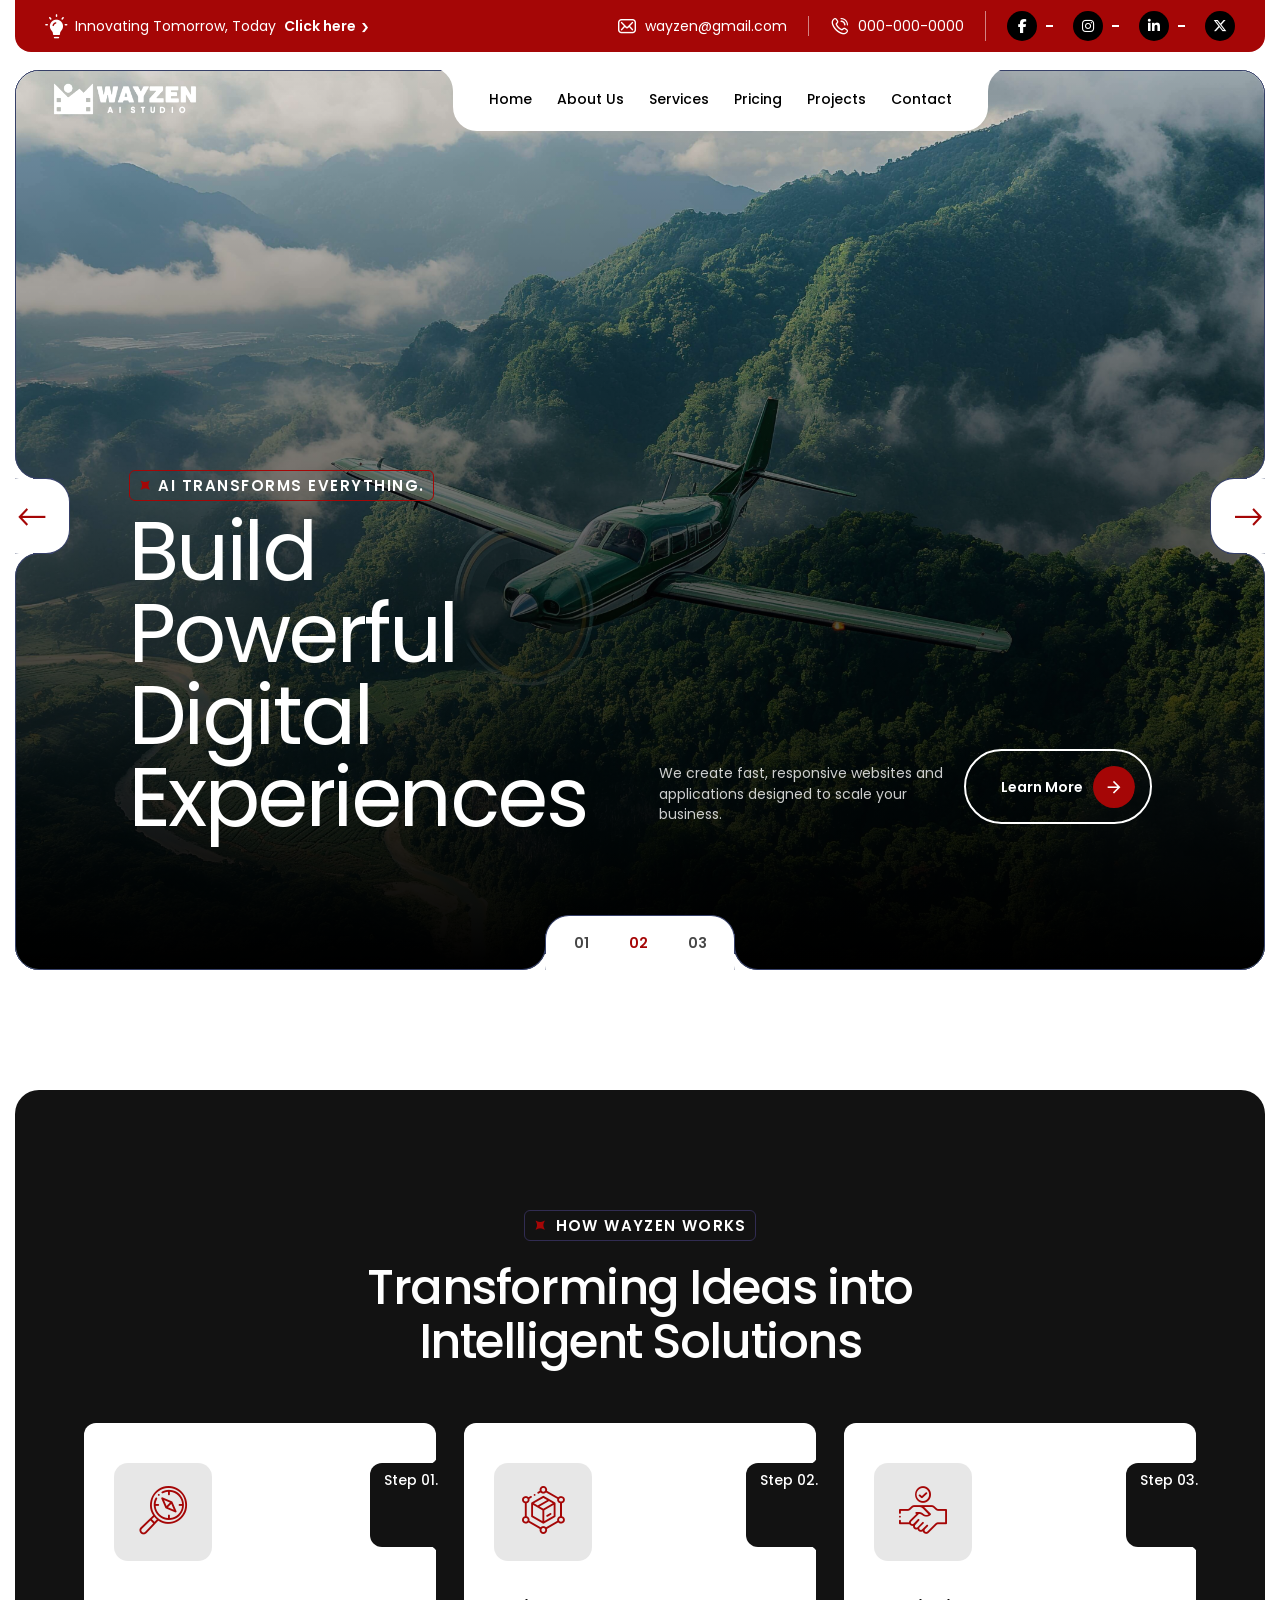
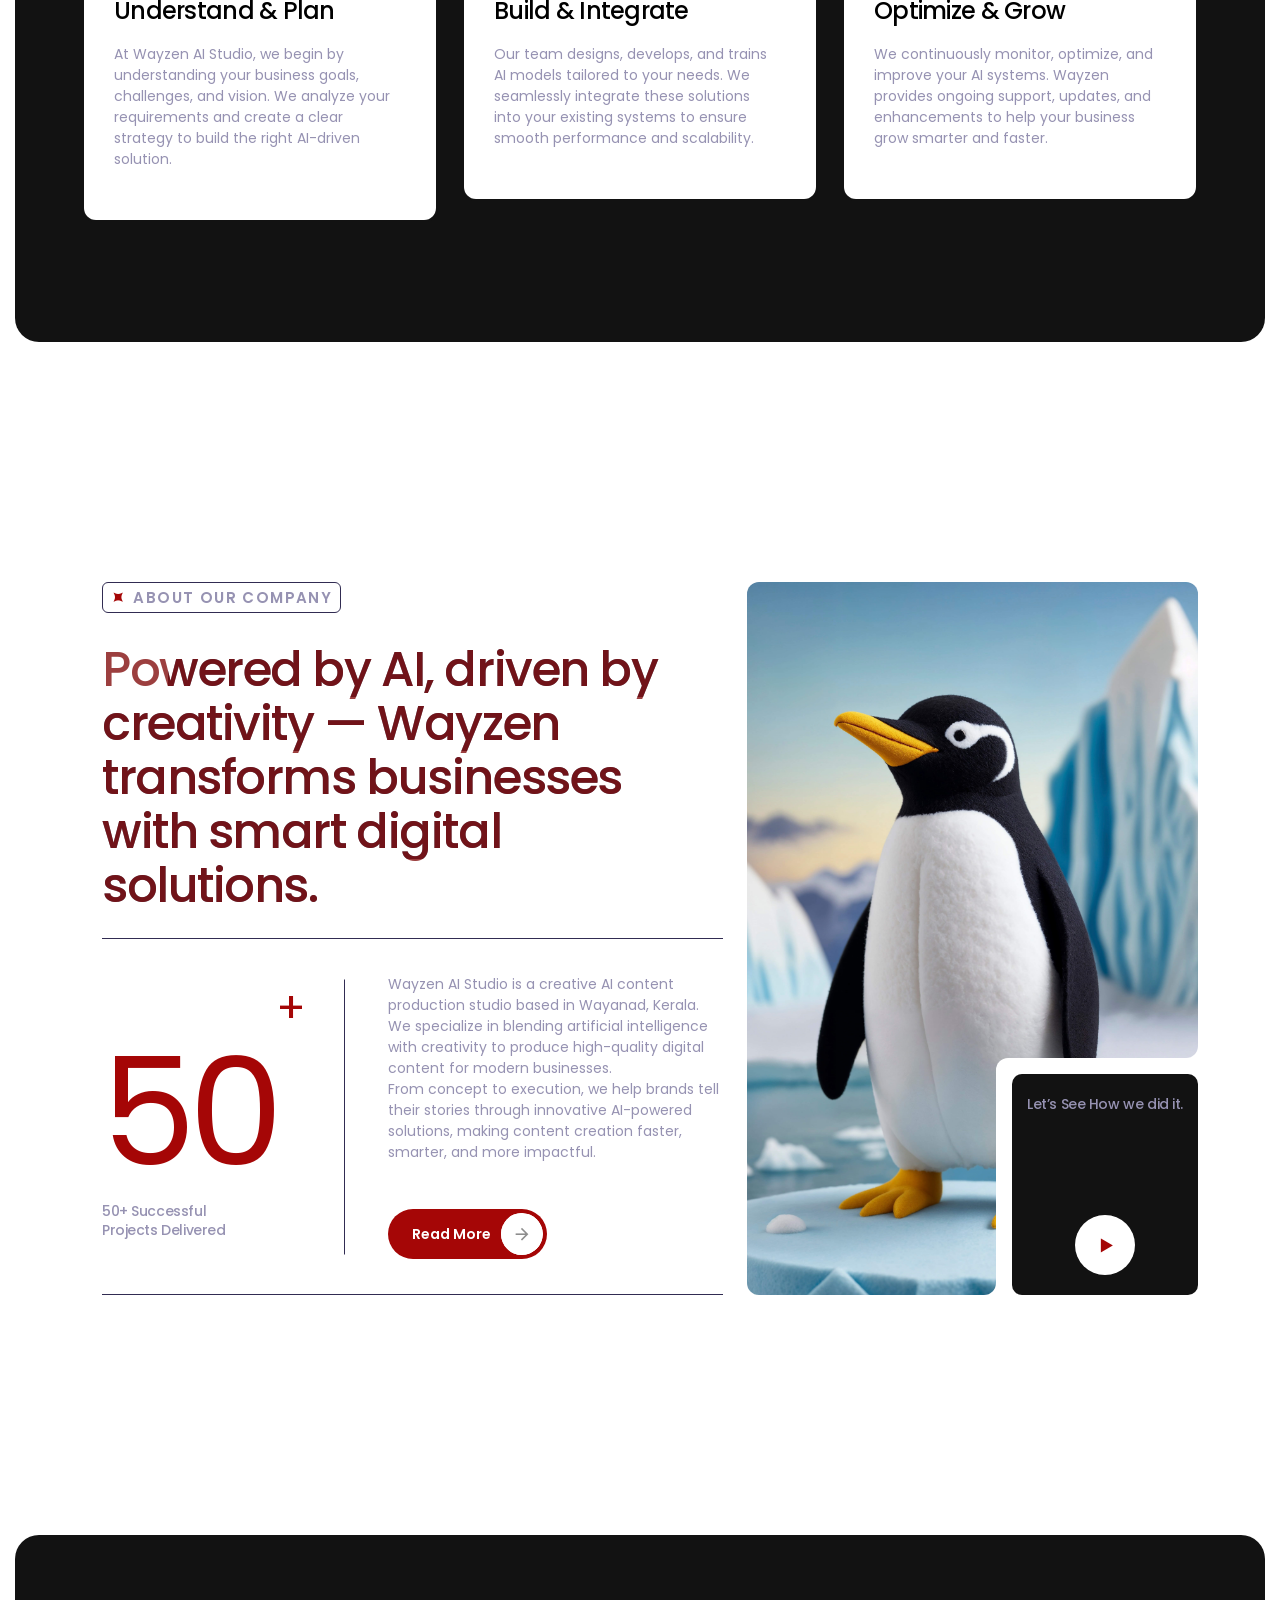
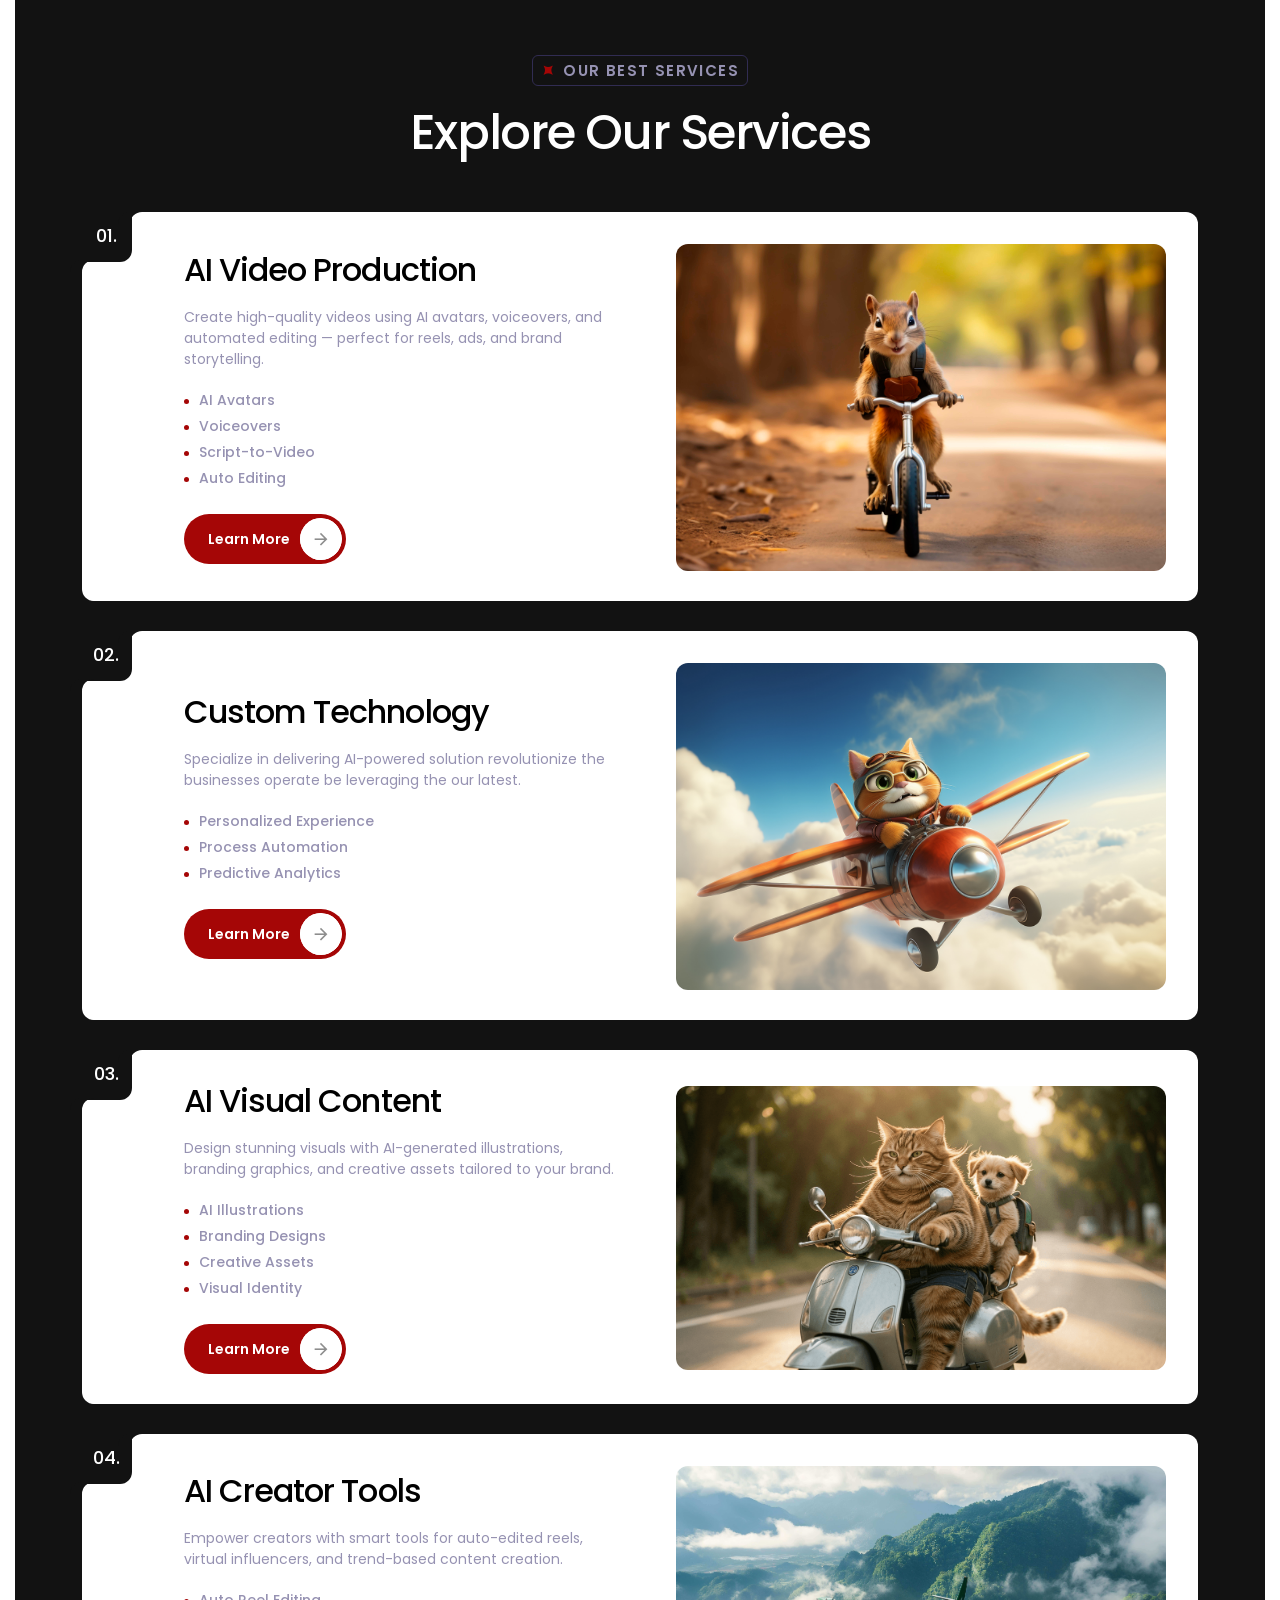
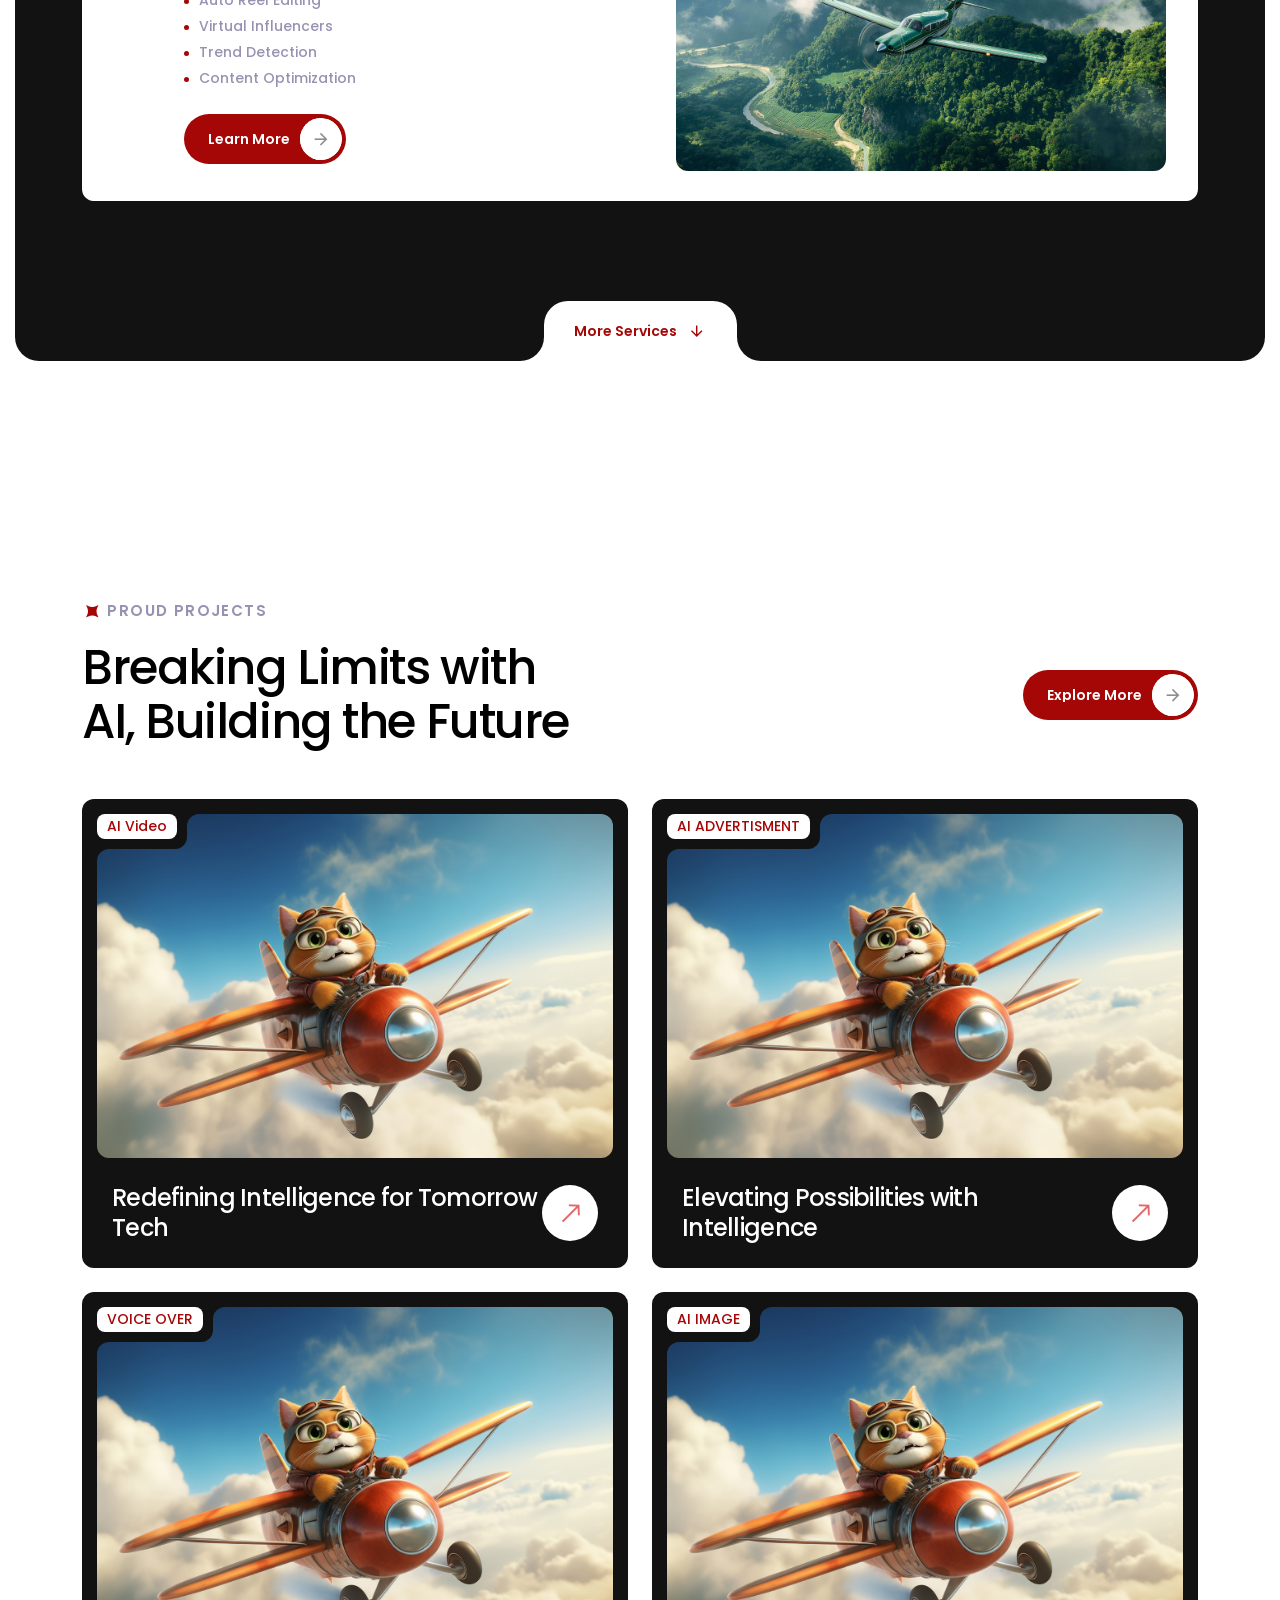
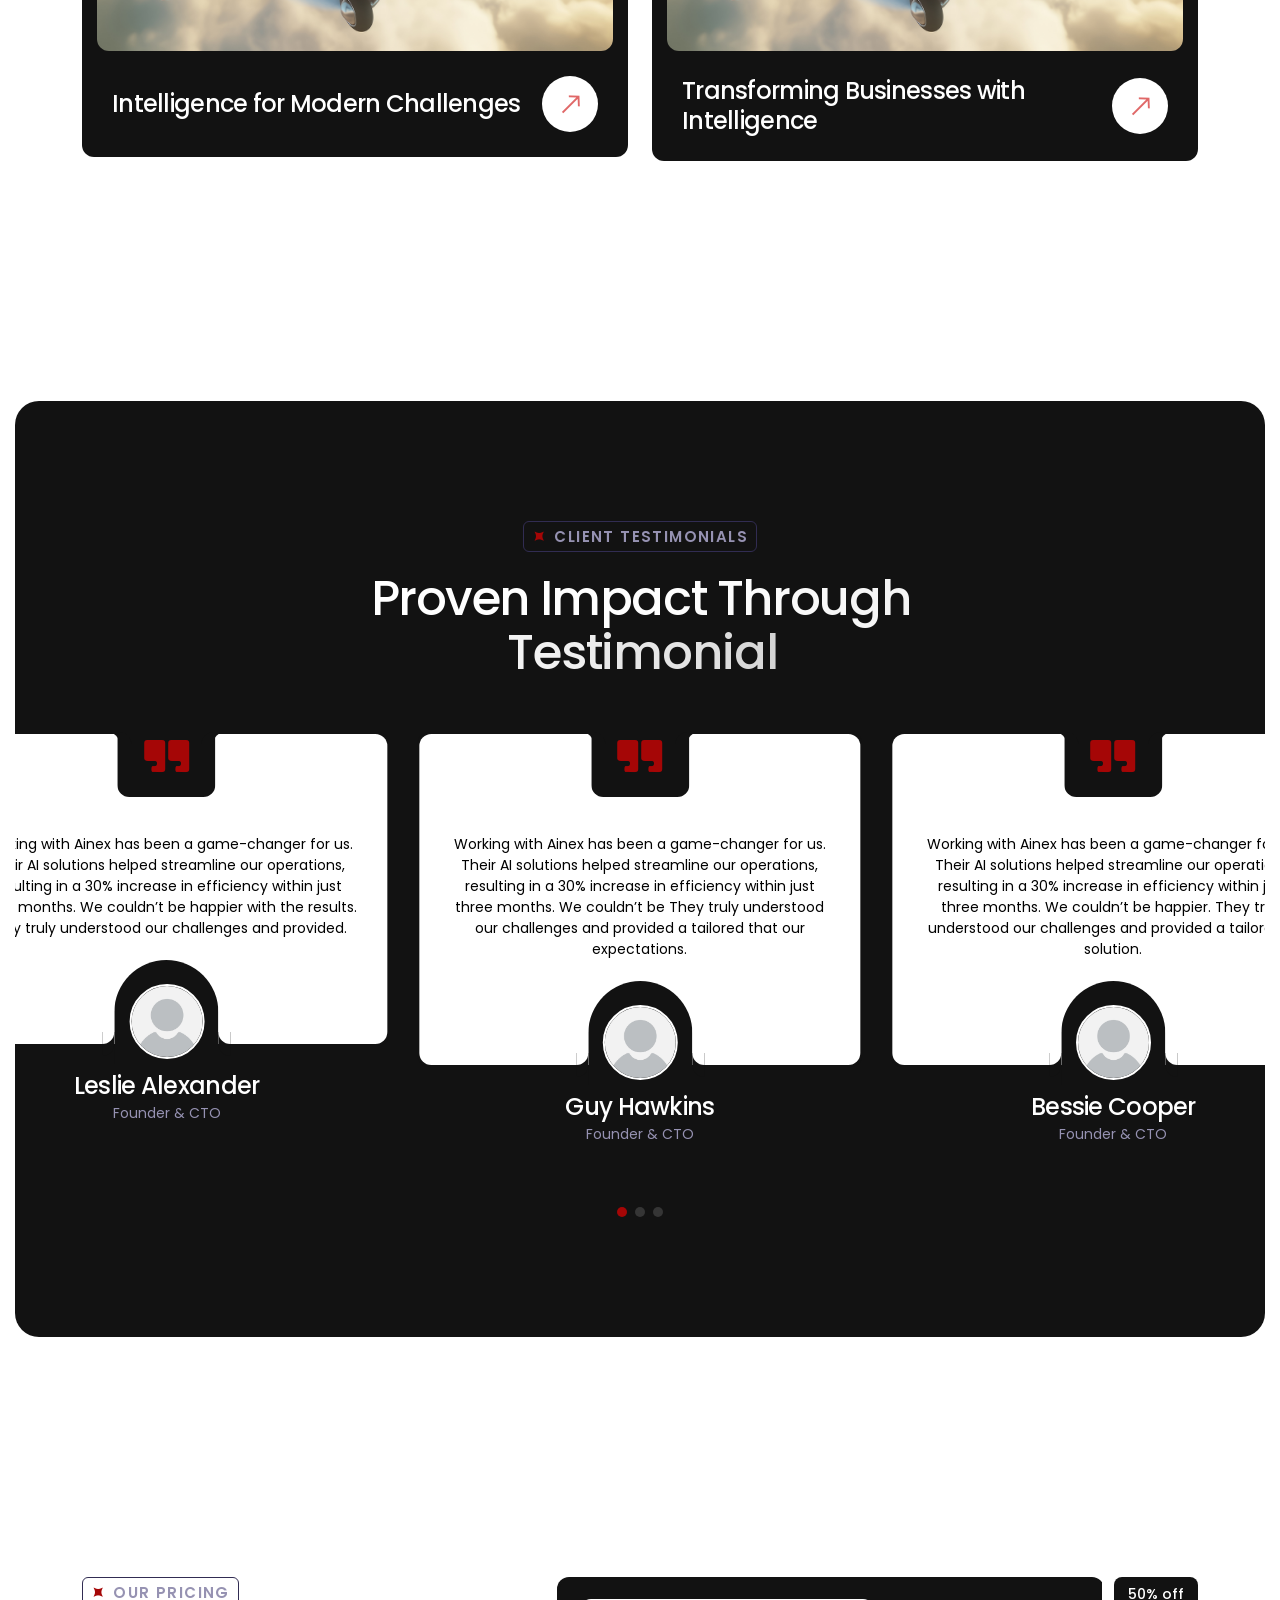
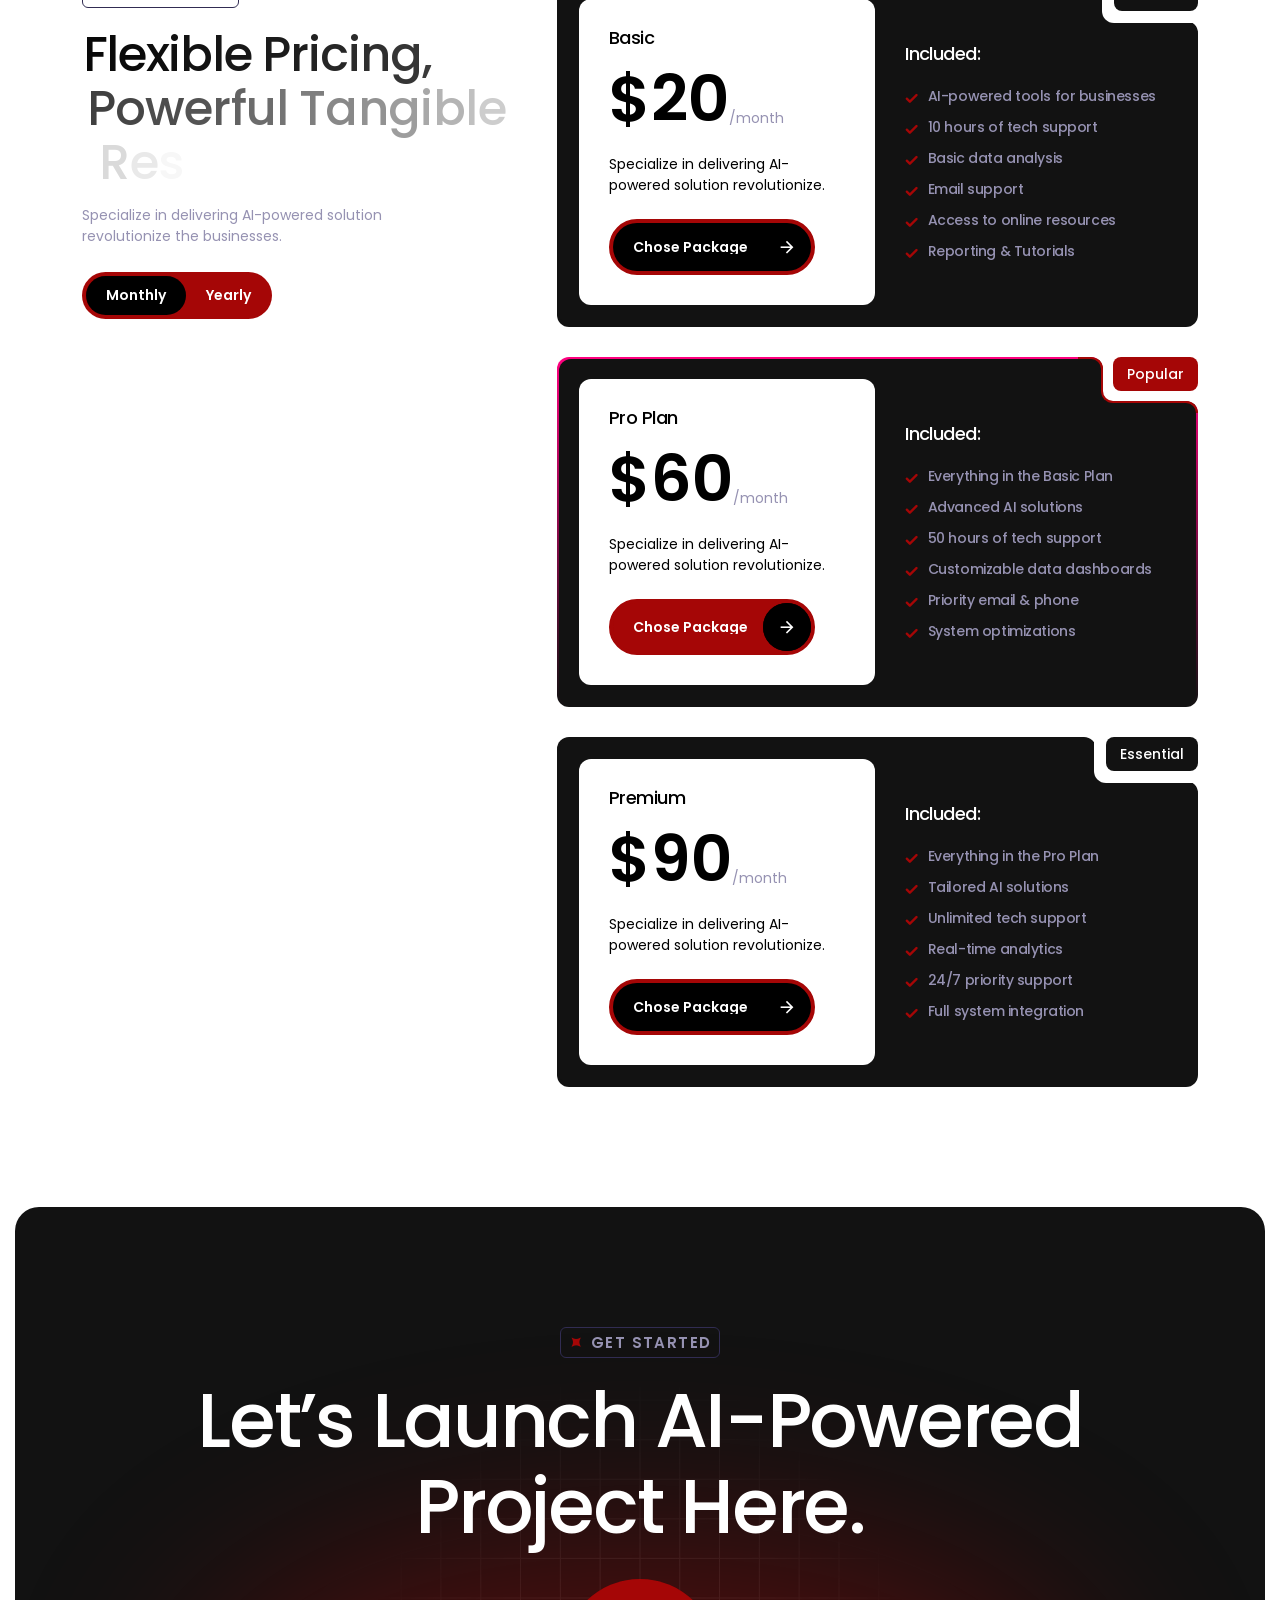
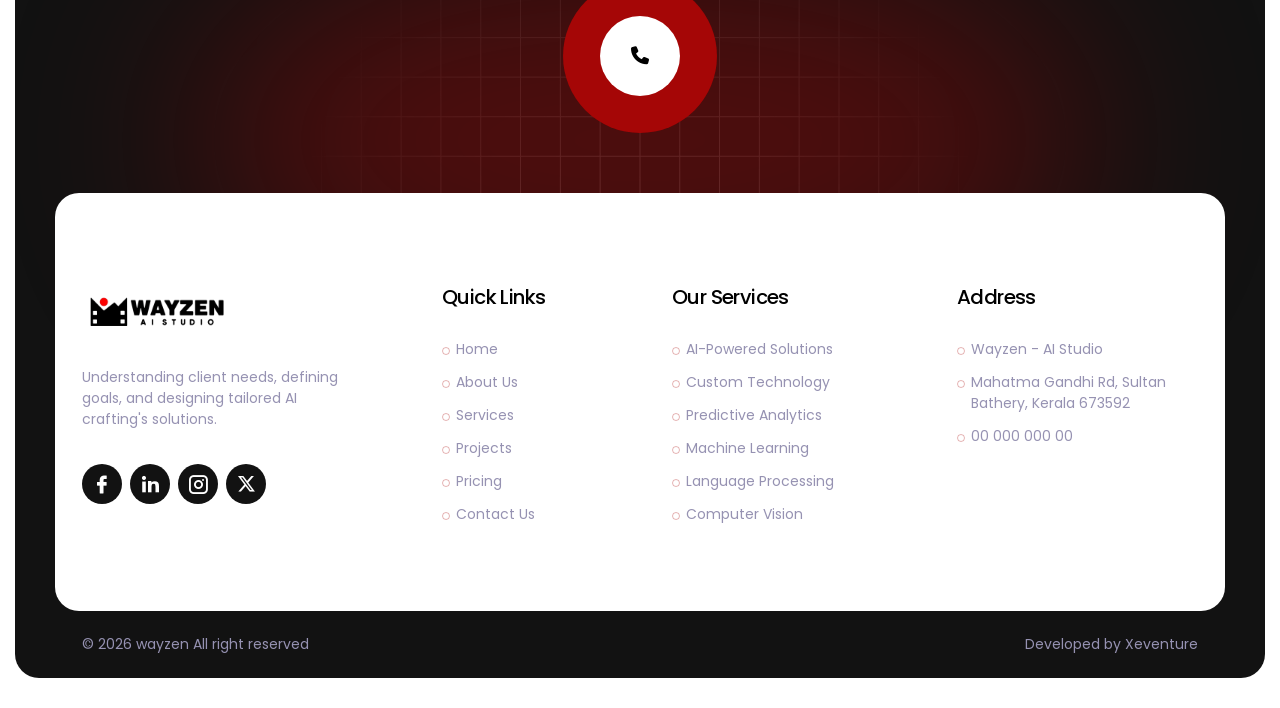
==== commit cf15045c: "address" ====
--- a/index.html
+++ b/index.html
@@ -90,18 +90,18 @@
             <div class="contact-info">
               <div class="contact-item">
                 <span class="subtitle text-black">Phone</span>
-                <a class="contact-link text-black" href="tel:8089091313">808-909-1313</a>
+                <a class="contact-link text-black" href="tel:0000000000">000-000-0000</a>
               </div>
               <div class="contact-item">
                 <span class="subtitle text-black">Email</span>
-                <a class="contact-link text-black" href="mailto:info@Ainex.com"
-                  >info@ainex.com</a
+                <a class="contact-link text-black" href="mailto:wayzen@gmail.com"
+                  >wayzen@gmail.com</a
                 >
               </div>
               <div class="contact-item">
                 <span class="subtitle text-black">Location</span>
                 <span class="contact-link text-black"
-                  >993 Renner Burg, West Rond, MT 94251-030</span
+                  >Kalluvayal ,Mahatma Gandhi Rd, Sultan Bathery, Kerala 673592</span
                 >
               </div>
             </div>
@@ -156,7 +156,7 @@
                   </div>
                   <div class="info-item">
                     <span><i class="tji-phone-2"></i></span>
-                    <a href="tel:8089091313">808-909-1313</a>
+                    <a href="tel:0000000000">000-000-0000</a>
                   </div>
                   <div class="info-item">
                     <div class="social-links">
@@ -214,10 +214,10 @@
                       <li class="current-menu-ancestor ">
                         <a href="index.html" class="text-black">Home</a>
                       </li>
-                      <li class=""><a href="about.html" class="text-black">Pages</a></li>
+                      <li class=""><a href="about.html" class="text-black">About Us</a></li>
                       <li class=""><a href="service.html" class="text-black">Services</a></li>
+                      <li class=""><a href="pricing.html" class="text-black">Pricing</a></li>
                       <li class=""><a href="project.html" class="text-black">Projects</a></li>
-                      <li class=""><a href="blog.html" class="text-black">Blog</a></li>
                       <li><a href="contact.html" class="text-black">Contact</a></li>
                     </ul>
                   </nav>
@@ -225,15 +225,7 @@
 
                 <!-- header right info -->
                 <div class="header-right-item d-lg-inline-flex d-none">
-                  <!-- <div class="header-search">
-                  <button class="search">
-                    <i class="tji-search"></i> Search
-                  </button>
-                </div> -->
-                  <!-- <div class="menu_bar menu_offcanvas d-lg-inline-flex d-none">
-                    <span></span>
-                    <span></span>
-                  </div> -->
+              
                 </div>
 
                 <!-- menu bar -->
@@ -1230,7 +1222,6 @@
                   >
                   <h2 class="sec-title">
                     Let’s Launch AI-Powered Project
-                    <!-- <img src="images/hand.webp" alt="" /> -->
                     Here.
                   </h2>
                 </div>
@@ -1301,8 +1292,8 @@
                   <li><a href="index.html">Home</a></li>
                   <li><a href="about.html">About Us</a></li>
                   <li><a href="service.html">Services</a></li>
-                  <li><a href="blog.html">Blog</a></li>
-                  <li><a href="project.html">Portfolio</a></li>
+                  <li><a href="project.html">Projects</a></li>
+                  <li><a href="pricing.html">Pricing</a></li>
                   <li><a href="contact.html">Contact Us</a></li>
                 </ul>
               </div>
@@ -1334,10 +1325,10 @@
                     <a href="service.html">Wayzen - AI Studio </a>
                   </li>
                  <li>
-                    <a href="service.html">Kalluvayal, Bathery , wayanad , kerala </a>
+                    <a href="service.html">Mahatma Gandhi Rd, Sultan Bathery, Kerala 673592 </a>
                   </li>
                      <li>
-                    <a href="service.html">99 55 44088</a>
+                    <a href="service.html">00 000 000 00</a>
                   </li>
                 </ul>
               </div>
